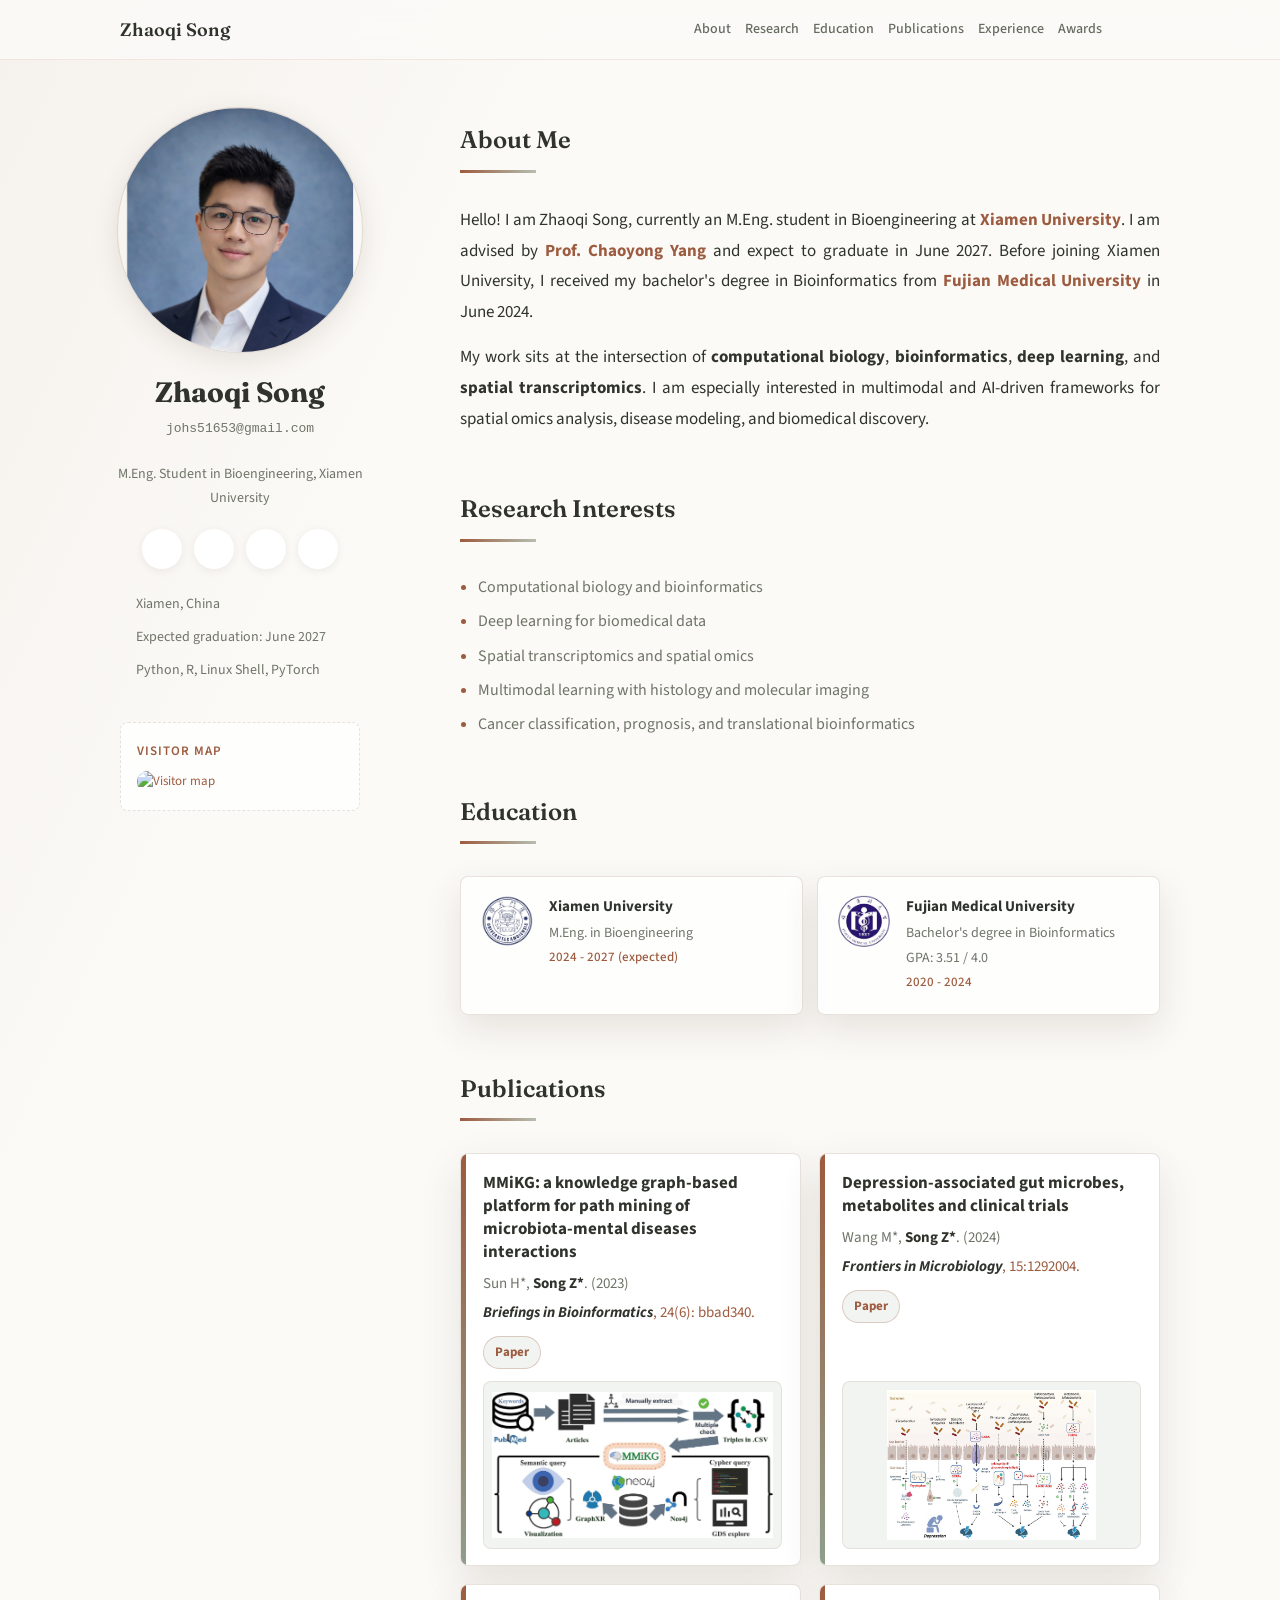
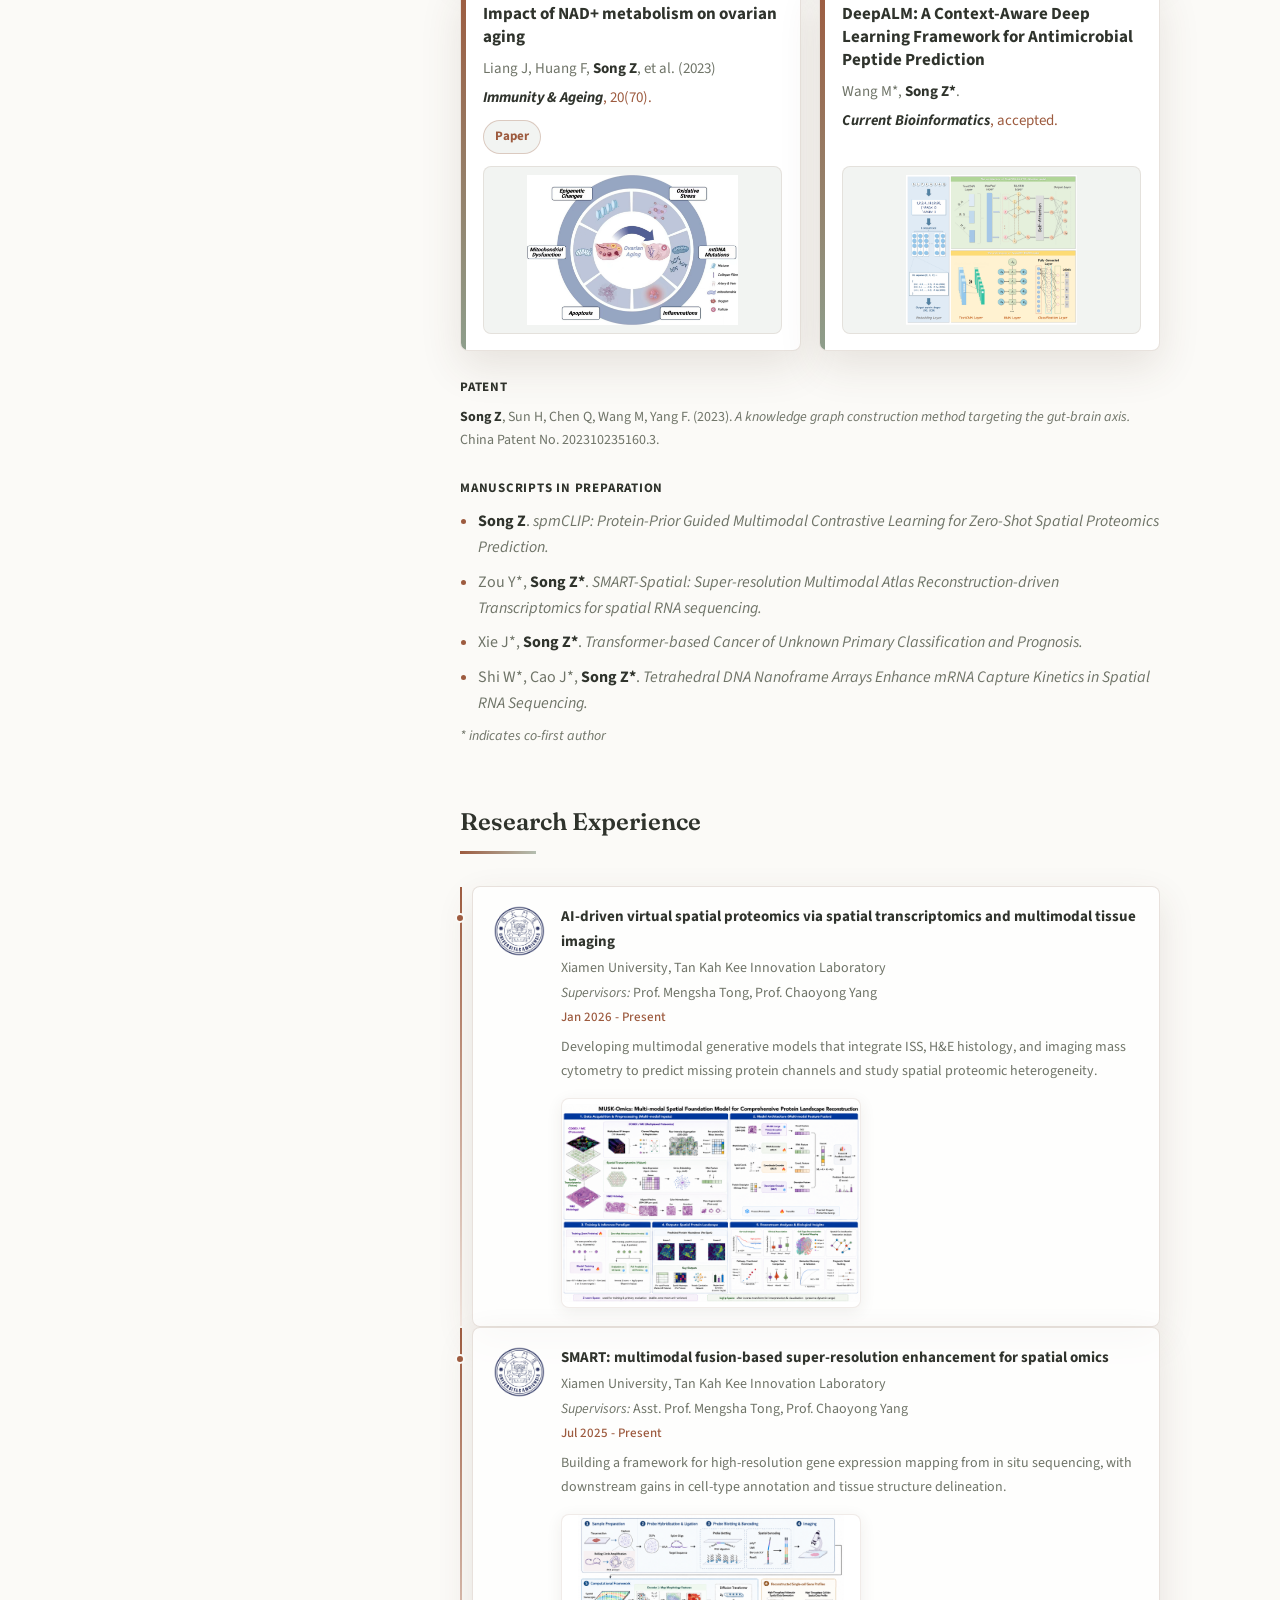
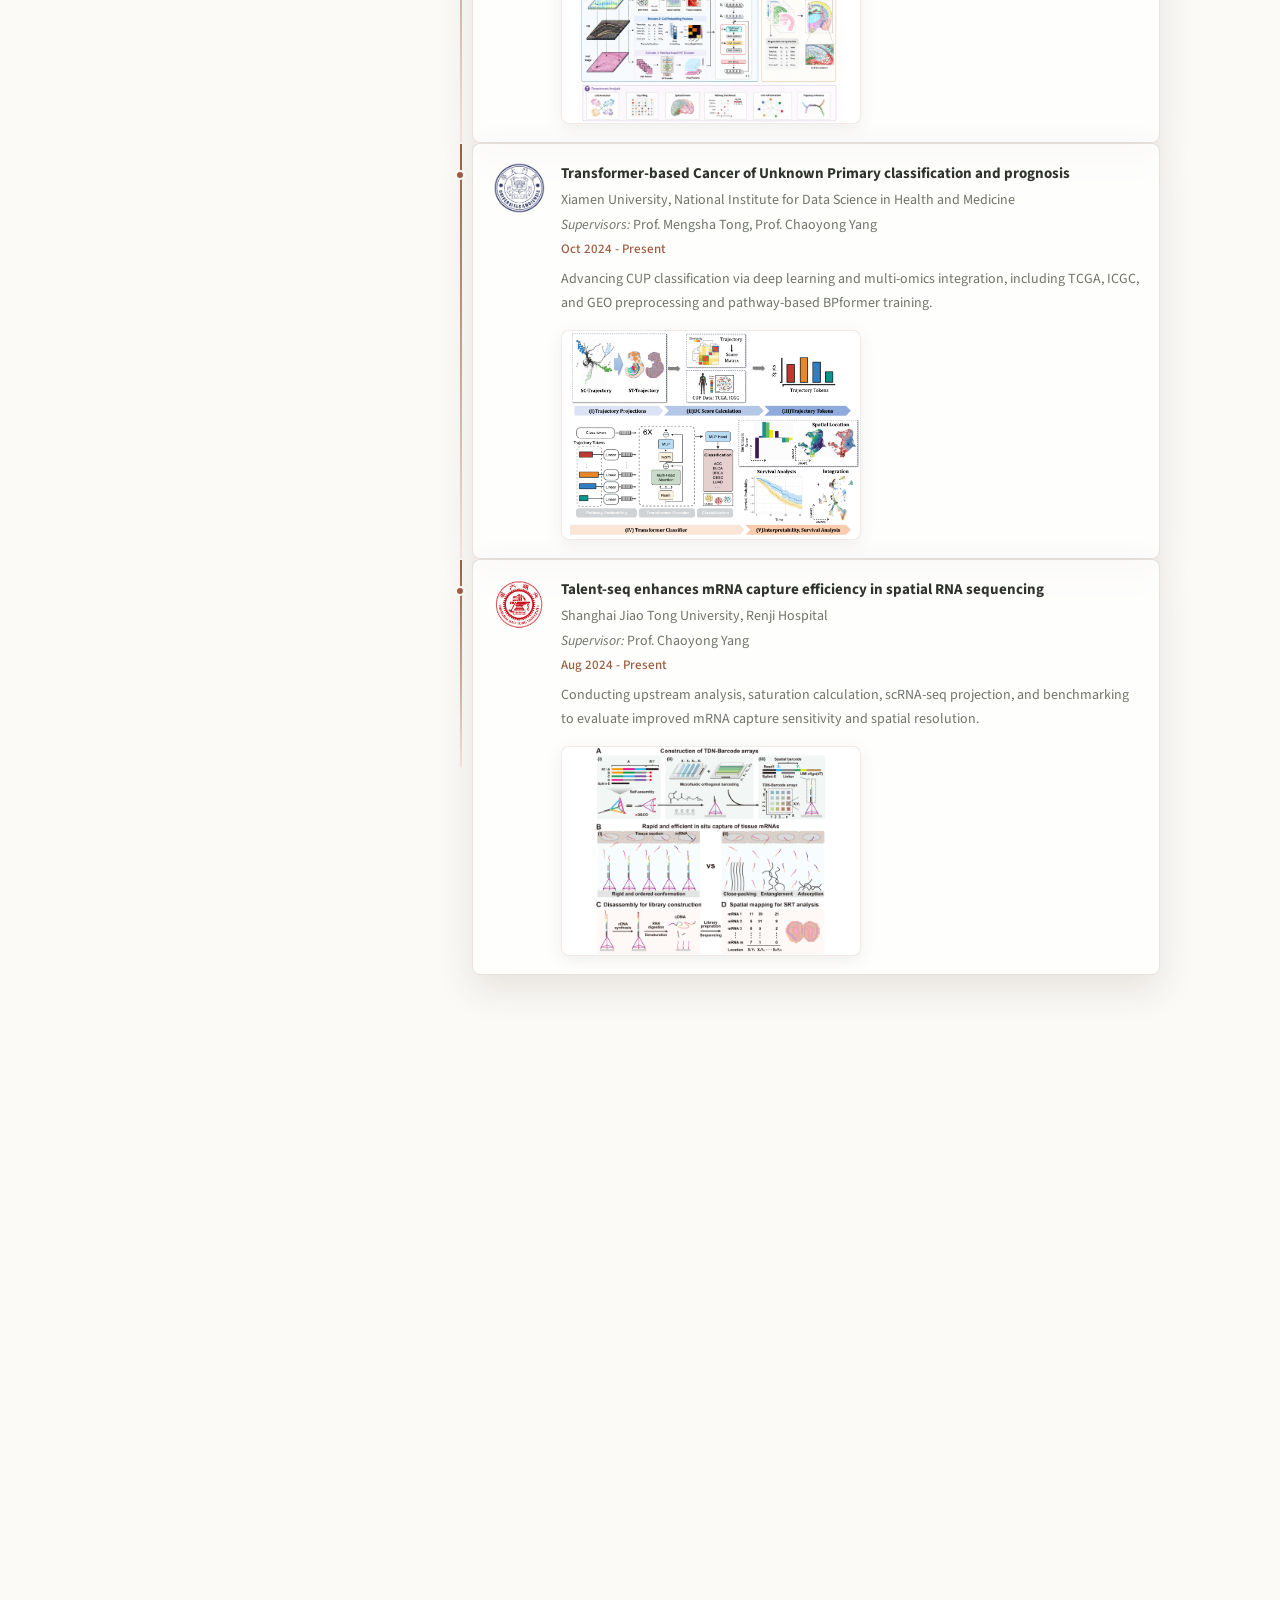
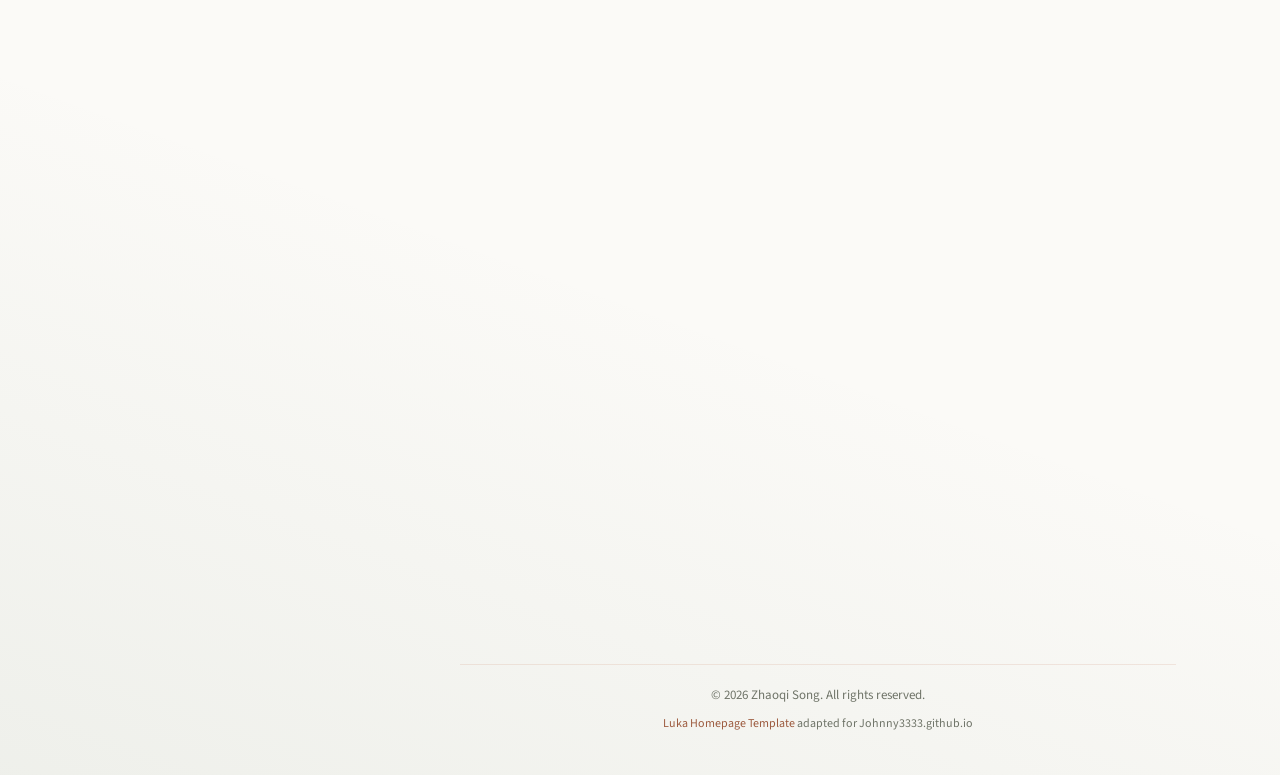
==== index.html @ 3dbc887d "Add files via upload" ====
<!DOCTYPE html>
<html lang="en">
<head>
  <meta charset="UTF-8">
  <meta http-equiv="X-UA-Compatible" content="IE=edge">
  <meta name="viewport" content="width=device-width, initial-scale=1">
  <title>Zhaoqi Song - Homepage</title>
  <meta name="description" content="Academic homepage of Zhaoqi Song, focusing on computational biology, spatial transcriptomics, and multimodal biomedical AI.">
  <meta name="keywords" content="Zhaoqi Song, computational biology, spatial transcriptomics, bioinformatics, deep learning, Xiamen University">
  <link rel="icon" href="assets/img/icon.png" type="image/png">

  <link rel="preconnect" href="https://fonts.googleapis.com">
  <link rel="preconnect" href="https://fonts.gstatic.com" crossorigin>
  <link href="https://fonts.googleapis.com/css2?family=Fraunces:opsz,wght@9..144,600;9..144,700&family=Source+Sans+3:wght@400;500;600;700&display=swap" rel="stylesheet">

  <link rel="stylesheet" href="https://cdnjs.cloudflare.com/ajax/libs/academicons/1.8.6/css/academicons.min.css" integrity="sha256-uFVgMKfistnJAfoCUQigIl+JfUaP47GrRKjf6CTPVmw=" crossorigin="anonymous">
  <script src="https://kit.fontawesome.com/a860a211d3.js" crossorigin="anonymous"></script>

  <link rel="stylesheet" href="assets/css/font_sans_serif.css">
  <link rel="stylesheet" href="assets/css/theme-luka.css">
  <link rel="stylesheet" href="assets/css/custom-redesign.css">
</head>
<body class="theme-luka">
  <nav class="top-nav">
    <div class="nav-container">
      <div class="nav-left">
        <a href="#about">Zhaoqi Song</a>
      </div>
      <div class="nav-right">
        <div class="nav-links">
          <a href="#about">About</a>
          <a href="#research">Research</a>
          <a href="#education">Education</a>
          <a href="#publications">Publications</a>
          <a href="#experience">Experience</a>
          <a href="#awards">Awards</a>
        </div>
        <button id="themeToggle" class="theme-toggle" title="Toggle theme" aria-label="Toggle theme">
          <i class="fa-solid fa-moon"></i>
        </button>
      </div>
    </div>
  </nav>

  <div class="wrapper">
    <header class="sidebar">
      <div class="profile-card">
        <a class="image avatar">
          <img src="assets/img/photo.png" alt="Zhaoqi Song portrait">
        </a>

        <h1 class="site-name">Zhaoqi Song</h1>
        <p class="site-email">johs51653@gmail.com</p>
        <p class="profile-role">M.Eng. Student in Bioengineering, Xiamen University</p>

        <div class="social-icons">
          <a href="mailto:johs51653@gmail.com" title="Email"><i class="fa-solid fa-envelope"></i></a>
          <a href="https://github.com/Johnny3333" title="GitHub"><i class="fa-brands fa-github"></i></a>
          <a href="#publications" title="Publications"><i class="fa-solid fa-book-open"></i></a>
          <a href="#experience" title="Research Experience"><i class="fa-solid fa-flask"></i></a>
        </div>

        <ul class="profile-meta">
          <li><i class="fa-solid fa-location-dot"></i> Xiamen, China</li>
          <li><i class="fa-solid fa-graduation-cap"></i> Expected graduation: June 2027</li>
          <li><i class="fa-solid fa-code"></i> Python, R, Linux Shell, PyTorch</li>
        </ul>

        <div class="visitor-card">
          <div class="visitor-card-title">Visitor Map</div>
          <div class="visitor-card-body">
            <a href="https://mapmyvisitors.com/web/1c4gk" title="Visit tracker">
              <img src="https://mapmyvisitors.com/map.png?d=oVP8d45YzKgv4B39jNajYiccmd_oHrcXuP0NE5anva4&amp;cl=100" alt="Visitor map">
            </a>
          </div>
        </div>
      </div>
    </header>

    <section class="content">
      <div class="section" id="about">
        <h2 class="section-title">About Me</h2>
        <div class="section-body">
          <p>Hello! I am Zhaoqi Song, currently an M.Eng. student in Bioengineering at <strong><a href="https://en.xmu.edu.cn/" target="_blank" rel="noopener">Xiamen University</a></strong>. I am advised by <strong><a href="https://chem.xmu.edu.cn/en/info/1010/1302.htm" target="_blank" rel="noopener">Prof. Chaoyong Yang</a></strong> and expect to graduate in June 2027. Before joining Xiamen University, I received my bachelor's degree in Bioinformatics from <strong><a href="https://en.fjmu.edu.cn/" target="_blank" rel="noopener">Fujian Medical University</a></strong> in June 2024.</p>
          <p>My work sits at the intersection of <strong>computational biology</strong>, <strong>bioinformatics</strong>, <strong>deep learning</strong>, and <strong>spatial transcriptomics</strong>. I am especially interested in multimodal and AI-driven frameworks for spatial omics analysis, disease modeling, and biomedical discovery.</p>
        </div>
      </div>

      <div class="section" id="research">
        <h2 class="section-title">Research Interests</h2>
        <div class="section-body">
          <ul class="bullet-list">
            <li>Computational biology and bioinformatics</li>
            <li>Deep learning for biomedical data</li>
            <li>Spatial transcriptomics and spatial omics</li>
            <li>Multimodal learning with histology and molecular imaging</li>
            <li>Cancer classification, prognosis, and translational bioinformatics</li>
          </ul>
        </div>
      </div>

      <div class="section" id="education">
        <h2 class="section-title">Education</h2>
        <div class="section-body">
          <div class="card">
            <div class="experience-item education-item">
              <img src="assets/img/logo_xmu.png" alt="Xiamen University logo" class="institution-logo">
              <div class="experience-content">
                <p class="exp-title"><strong>Xiamen University</strong></p>
                <p class="exp-detail">M.Eng. in Bioengineering</p>
                <p class="exp-period">2024 - 2027 (expected)</p>
              </div>
            </div>
          </div>

          <div class="card">
            <div class="experience-item education-item">
              <img src="assets/img/logo_fjmu.png" alt="Fujian Medical University logo" class="institution-logo">
              <div class="experience-content">
                <p class="exp-title"><strong>Fujian Medical University</strong></p>
                <p class="exp-detail">Bachelor's degree in Bioinformatics</p>
                <p class="exp-detail">GPA: 3.51 / 4.0</p>
                <p class="exp-period">2020 - 2024</p>
              </div>
            </div>
          </div>
        </div>
      </div>

      <div class="section" id="publications">
        <h2 class="section-title">Publications</h2>
        <div class="section-body">
          <div class="publications">
            <ol class="bibliography">
              <li>
                <div class="pub-row">
                  <div class="pub-content">
                    <div class="title">MMiKG: a knowledge graph-based platform for path mining of microbiota-mental diseases interactions</div>
                    <div class="author">Sun H*, <strong>Song Z*</strong>. (2023)</div>
                    <div class="periodical"><em><strong>Briefings in Bioinformatics</strong></em>, 24(6): bbad340.</div>
                    <div class="links"><a href="https://doi.org/10.1093/bib/bbad340">Paper</a></div>
                  </div>
                  <div class="pub-thumb">
                    <img src="assets/img/paper_mmikg.png" alt="MMiKG paper figure">
                  </div>
                </div>
              </li>
              <li>
                <div class="pub-row">
                  <div class="pub-content">
                    <div class="title">Depression-associated gut microbes, metabolites and clinical trials</div>
                    <div class="author">Wang M*, <strong>Song Z*</strong>. (2024)</div>
                    <div class="periodical"><em><strong>Frontiers in Microbiology</strong></em>, 15:1292004.</div>
                    <div class="links"><a href="https://doi.org/10.3389/fmicb.2024.1292004">Paper</a></div>
                  </div>
                  <div class="pub-thumb">
                    <img src="assets/img/paper_depression_microbes.png" alt="Depression-associated gut microbes paper figure">
                  </div>
                </div>
              </li>
              <li>
                <div class="pub-row">
                  <div class="pub-content">
                    <div class="title">Impact of NAD+ metabolism on ovarian aging</div>
                    <div class="author">Liang J, Huang F, <strong>Song Z</strong>, et al. (2023)</div>
                    <div class="periodical"><em><strong>Immunity &amp; Ageing</strong></em>, 20(70).</div>
                    <div class="links"><a href="https://link.springer.com/article/10.1186/s12979-023-00398-w">Paper</a></div>
                  </div>
                  <div class="pub-thumb">
                    <img src="assets/img/paper_nad_aging.png" alt="NAD metabolism and ovarian aging paper figure">
                  </div>
                </div>
              </li>
              <li>
                <div class="pub-row">
                  <div class="pub-content">
                    <div class="title">DeepALM: A Context-Aware Deep Learning Framework for Antimicrobial Peptide Prediction</div>
                    <div class="author">Wang M*, <strong>Song Z*</strong>.</div>
                    <div class="periodical"><em><strong>Current Bioinformatics</strong></em>, accepted.</div>
                  </div>
                  <div class="pub-thumb">
                    <img src="assets/img/paper_deepalm.png" alt="DeepALM paper figure">
                  </div>
                </div>
              </li>
            </ol>
          </div>

          <p class="subsection-label">Patent</p>
          <p class="compact-text"><strong>Song Z</strong>, Sun H, Chen Q, Wang M, Yang F. (2023). <em>A knowledge graph construction method targeting the gut-brain axis.</em> China Patent No. 202310235160.3.</p>

          <p class="subsection-label">Manuscripts in Preparation</p>
          <ul class="bullet-list">
            <li><strong>Song Z</strong>. <em>spmCLIP: Protein-Prior Guided Multimodal Contrastive Learning for Zero-Shot Spatial Proteomics Prediction.</em></li>
            <li>Zou Y*, <strong>Song Z*</strong>. <em>SMART-Spatial: Super-resolution Multimodal Atlas Reconstruction-driven Transcriptomics for spatial RNA sequencing.</em></li>
            <li>Xie J*, <strong>Song Z*</strong>. <em>Transformer-based Cancer of Unknown Primary Classification and Prognosis.</em></li>
            <li>Shi W*, Cao J*, <strong>Song Z*</strong>. <em>Tetrahedral DNA Nanoframe Arrays Enhance mRNA Capture Kinetics in Spatial RNA Sequencing.</em></li>
          </ul>
          <p class="compact-text"><em>* indicates co-first author</em></p>
        </div>
      </div>

      <div class="section" id="experience">
        <h2 class="section-title">Research Experience</h2>
        <div class="section-body">
          <div class="card timeline-item">
            <div class="experience-item">
              <img src="assets/img/logo_xmu.png" alt="Xiamen University logo" class="institution-logo">
              <div class="experience-content">
                <p class="exp-title"><strong>AI-driven virtual spatial proteomics via spatial transcriptomics and multimodal tissue imaging</strong></p>
                <p class="exp-detail">Xiamen University, Tan Kah Kee Innovation Laboratory</p>
                <p class="exp-detail"><em>Supervisors:</em> Prof. Mengsha Tong, Prof. Chaoyong Yang</p>
                <p class="exp-period">Jan 2026 - Present</p>
                <p class="timeline-summary">Developing multimodal generative models that integrate ISS, H&amp;E histology, and imaging mass cytometry to predict missing protein channels and study spatial proteomic heterogeneity.</p>
                <div class="experience-thumb">
                  <img src="assets/img/project_vsp.png" alt="Virtual spatial proteomics project figure" class="zoomable-image">
                </div>
              </div>
            </div>
          </div>

          <div class="card timeline-item">
            <div class="experience-item">
              <img src="assets/img/logo_xmu.png" alt="Xiamen University logo" class="institution-logo">
              <div class="experience-content">
                <p class="exp-title"><strong>SMART: multimodal fusion-based super-resolution enhancement for spatial omics</strong></p>
                <p class="exp-detail">Xiamen University, Tan Kah Kee Innovation Laboratory</p>
                <p class="exp-detail"><em>Supervisors:</em> Asst. Prof. Mengsha Tong, Prof. Chaoyong Yang</p>
                <p class="exp-period">Jul 2025 - Present</p>
                <p class="timeline-summary">Building a framework for high-resolution gene expression mapping from in situ sequencing, with downstream gains in cell-type annotation and tissue structure delineation.</p>
                <div class="experience-thumb">
                  <img src="assets/img/project_smart.png" alt="SMART spatial omics project figure" class="zoomable-image">
                </div>
              </div>
            </div>
          </div>

          <div class="card timeline-item">
            <div class="experience-item">
              <img src="assets/img/logo_xmu.png" alt="Xiamen University logo" class="institution-logo">
              <div class="experience-content">
                <p class="exp-title"><strong>Transformer-based Cancer of Unknown Primary classification and prognosis</strong></p>
                <p class="exp-detail">Xiamen University, National Institute for Data Science in Health and Medicine</p>
                <p class="exp-detail"><em>Supervisors:</em> Prof. Mengsha Tong, Prof. Chaoyong Yang</p>
                <p class="exp-period">Oct 2024 - Present</p>
                <p class="timeline-summary">Advancing CUP classification via deep learning and multi-omics integration, including TCGA, ICGC, and GEO preprocessing and pathway-based BPformer training.</p>
                <div class="experience-thumb">
                  <img src="assets/img/project_cup.png" alt="Cancer of unknown primary classification project figure" class="zoomable-image">
                </div>
              </div>
            </div>
          </div>

          <div class="card timeline-item">
            <div class="experience-item">
              <img src="assets/img/logo_sjtu.png" alt="Shanghai Jiao Tong University logo" class="institution-logo">
              <div class="experience-content">
                <p class="exp-title"><strong>Talent-seq enhances mRNA capture efficiency in spatial RNA sequencing</strong></p>
                <p class="exp-detail">Shanghai Jiao Tong University, Renji Hospital</p>
                <p class="exp-detail"><em>Supervisor:</em> Prof. Chaoyong Yang</p>
                <p class="exp-period">Aug 2024 - Present</p>
                <p class="timeline-summary">Conducting upstream analysis, saturation calculation, scRNA-seq projection, and benchmarking to evaluate improved mRNA capture sensitivity and spatial resolution.</p>
                <div class="experience-thumb">
                  <img src="assets/img/project_talentseq.png" alt="Talent-seq project figure" class="zoomable-image">
                </div>
              </div>
            </div>
          </div>
        </div>
      </div>

      <div class="section" id="awards">
        <h2 class="section-title">Awards &amp; Honors</h2>
        <div class="section-body">
          <div class="awards-grid">
            <div class="award-item"><span class="award-icon">🏅</span><div class="award-text"><strong>Wang Deyao Outstanding Student Scholarship</strong>, Xiamen University</div></div>
            <div class="award-item"><span class="award-icon">🎓</span><div class="award-text"><strong>Outstanding Graduate</strong>, Fujian Medical University</div></div>
            <div class="award-item"><span class="award-icon">🥈</span><div class="award-text"><strong>Outstanding Student Scholarship</strong>, Fujian Medical University, second class (2023) and third class (2024)</div></div>
            <div class="award-item"><span class="award-icon">📘</span><div class="award-text"><strong>Merit Student</strong>, Fujian Medical University</div></div>
            <div class="award-item"><span class="award-icon">📐</span><div class="award-text"><strong>MCM/ICM Honorable Mention</strong>, top 20%, 2023</div></div>
            <div class="award-item"><span class="award-icon">🥇</span><div class="award-text"><strong>CUMCM</strong>, provincial first prize (2023) and provincial second prize (2022)</div></div>
            <div class="award-item"><span class="award-icon">🗣</span><div class="award-text"><strong>FLTRP Cup National English Public Speaking Contest</strong>, provincial first prize (2022) and provincial third prize (2021)</div></div>
            <div class="award-item"><span class="award-icon">✍️</span><div class="award-text"><strong>NECCS</strong>, third prize, 2022</div></div>
          </div>
        </div>
      </div>

      <div class="section" id="workshops">
        <h2 class="section-title">Workshops &amp; Visits</h2>
        <div class="section-body">
          <div class="visit-list">
            <div class="visit-item">
              <img src="assets/img/logo_cibr.png" alt="Workshop icon" class="institution-logo">
              <div class="experience-content">
                <p class="exp-title"><strong>Chinese Institute for Brain Research Winter School</strong></p>
                <p class="exp-detail">Peking University, Beijing, China</p>
                <p class="exp-period">2025</p>
              </div>
            </div>
            <div class="visit-item">
              <img src="assets/img/tongji.png" alt="Tongji University logo" class="institution-logo">
              <div class="experience-content">
                <p class="exp-title"><strong>Visiting Research Intern</strong></p>
                <p class="exp-detail">Department of Bioinformatics, Prof. Yong Zhang Laboratory, Tongji University</p>
                <p class="exp-period">2023</p>
              </div>
            </div>
            <div class="visit-item">
              <img src="assets/img/logo_sjtu.png" alt="Shanghai Jiao Tong University logo" class="institution-logo">
              <div class="experience-content">
                <p class="exp-title"><strong>Outstanding Undergraduate Summer Camp</strong></p>
                <p class="exp-detail">Shanghai Institute of Precision Medicine, Shanghai Jiao Tong University</p>
                <p class="exp-period">2023</p>
              </div>
            </div>
            <div class="visit-item">
              <img src="assets/img/logo_zju.png" alt="Zhejiang University placeholder logo" class="institution-logo">
              <div class="experience-content">
                <p class="exp-title"><strong>Outstanding Undergraduate Summer Camp</strong></p>
                <p class="exp-detail">Liangzhu Laboratory, Zhejiang University</p>
                <p class="exp-period">2023</p>
              </div>
            </div>
            <div class="visit-item">
              <img src="assets/img/institution.svg" alt="Southern Medical University placeholder logo" class="institution-logo">
              <div class="experience-content">
                <p class="exp-title"><strong>Outstanding Undergraduate Summer Camp</strong></p>
                <p class="exp-detail">School of Basic Medical Sciences, Southern Medical University</p>
                <p class="exp-period">2023</p>
              </div>
            </div>
          </div>
        </div>
      </div>
    </section>

    <footer class="site-footer">
      <p>
        &copy; 2026 Zhaoqi Song. All rights reserved.
        <br>
        <span class="template-credit"><a href="https://github.com/Johnny3333/luka-homepage-template">Luka Homepage Template</a> adapted for Johnny3333.github.io</span>
      </p>
    </footer>
  </div>

  <button id="backToTop" class="back-to-top" aria-label="Back to top">
    <i class="fa-solid fa-arrow-up"></i>
  </button>

  <div id="imageLightbox" class="image-lightbox" aria-hidden="true">
    <button id="lightboxClose" class="lightbox-close" aria-label="Close image preview">&times;</button>
    <img id="lightboxImg" class="lightbox-content" src="" alt="Expanded image">
  </div>

  <script src="assets/js/scale.fix.js"></script>
  <script>
    (function() {
      const themeToggle = document.getElementById('themeToggle');
      const icon = themeToggle.querySelector('i');
      const backToTop = document.getElementById('backToTop');
      const lightbox = document.getElementById('imageLightbox');
      const lightboxImg = document.getElementById('lightboxImg');
      const lightboxClose = document.getElementById('lightboxClose');

      function setTheme(isDark) {
        document.documentElement.setAttribute('data-theme', isDark ? 'dark' : 'light');
        icon.classList.toggle('fa-sun', isDark);
        icon.classList.toggle('fa-moon', !isDark);
        localStorage.setItem('theme', isDark ? 'dark' : 'light');
      }

      const savedTheme = localStorage.getItem('theme');
      const prefersDark = window.matchMedia('(prefers-color-scheme: dark)').matches;
      setTheme(savedTheme ? savedTheme === 'dark' : prefersDark);

      themeToggle.addEventListener('click', function() {
        const isDark = document.documentElement.getAttribute('data-theme') === 'dark';
        setTheme(!isDark);
      });

      window.addEventListener('scroll', function() {
        if (window.scrollY > 280) {
          backToTop.classList.add('visible');
        } else {
          backToTop.classList.remove('visible');
        }
      });

      backToTop.addEventListener('click', function() {
        window.scrollTo({ top: 0, behavior: 'smooth' });
      });

      document.querySelectorAll('.zoomable-image').forEach(function(img) {
        img.addEventListener('click', function() {
          lightboxImg.src = img.src;
          lightboxImg.alt = img.alt;
          lightbox.classList.add('open');
          lightbox.setAttribute('aria-hidden', 'false');
          document.body.style.overflow = 'hidden';
        });
      });

      function closeLightbox() {
        lightbox.classList.remove('open');
        lightbox.setAttribute('aria-hidden', 'true');
        lightboxImg.src = '';
        document.body.style.overflow = '';
      }

      lightboxClose.addEventListener('click', closeLightbox);

      lightbox.addEventListener('click', function(e) {
        if (e.target === lightbox) {
          closeLightbox();
        }
      });

      document.addEventListener('keydown', function(e) {
        if (e.key === 'Escape' && lightbox.classList.contains('open')) {
          closeLightbox();
        }
      });

      if ('IntersectionObserver' in window) {
        const observer = new IntersectionObserver(function(entries) {
          entries.forEach(function(entry) {
            if (entry.isIntersecting) {
              entry.target.classList.add('visible');
              observer.unobserve(entry.target);
            }
          });
        }, { threshold: 0.1 });

        document.querySelectorAll('.section').forEach(function(el) {
          observer.observe(el);
        });
      } else {
        document.querySelectorAll('.section').forEach(function(el) {
          el.classList.add('visible');
        });
      }
    })();
  </script>
</body>
</html>
---- assets/css/font_sans_serif.css ----
@import url('https://fonts.googleapis.com/css2?family=Inter:wght@300;400;500;600;700&family=Ubuntu+Mono&display=swap');

body {
  background-color: #fff;
  font: 18px/1.5 "Inter", -apple-system, BlinkMacSystemFont, "Segoe UI", Roboto, Oxygen, Ubuntu, Cantarell, "Helvetica Neue", Arial, sans-serif;
  color: #595959;
  font-weight: 400;
}
---- assets/css/theme-luka.css ----
/* ============================================
   Luka Homepage
   Warm minimal academic homepage template
   ============================================ */

html {
  scroll-behavior: smooth;
}

body {
  margin: 0;
}

body.theme-luka,
body.theme-luka *,
body.theme-luka *::before,
body.theme-luka *::after {
  box-sizing: border-box;
}

:root {
  --luka-bg: #faf9f7;
  --luka-text: #3d3929;
  --luka-accent: #c2714f;
  --luka-secondary: #8c8577;
  --luka-border: rgba(194, 113, 79, 0.2);
  --luka-shadow: rgba(194, 113, 79, 0.15);
  --luka-social-bg: #ffffff;
  --luka-social-text: #8b7355;
  --luka-footer-border: rgba(194, 113, 79, 0.15);
}

@media (prefers-color-scheme: dark) {
  :root:not([data-theme="light"]) {
    --luka-bg: #1a1917;
    --luka-text: #d1cec7;
    --luka-accent: #e28a67;
    --luka-secondary: #9b9488;
    --luka-border: rgba(226, 138, 103, 0.2);
    --luka-shadow: rgba(0, 0, 0, 0.3);
    --luka-social-bg: #22211e;
    --luka-social-text: #d1cec7;
    --luka-footer-border: rgba(226, 138, 103, 0.15);
  }
}

[data-theme="dark"] {
  --luka-bg: #1a1917;
  --luka-text: #d1cec7;
  --luka-accent: #e28a67;
  --luka-secondary: #9b9488;
  --luka-border: rgba(226, 138, 103, 0.2);
  --luka-shadow: rgba(0, 0, 0, 0.3);
  --luka-social-bg: #22211e;
  --luka-social-text: #d1cec7;
  --luka-footer-border: rgba(226, 138, 103, 0.15);
}

[data-theme="light"] {
  --luka-bg: #faf9f7;
  --luka-text: #3d3929;
  --luka-accent: #c2714f;
  --luka-secondary: #8c8577;
  --luka-border: rgba(194, 113, 79, 0.2);
  --luka-shadow: rgba(194, 113, 79, 0.15);
  --luka-social-bg: #ffffff;
  --luka-social-text: #8b7355;
  --luka-footer-border: rgba(194, 113, 79, 0.15);
}

body.theme-luka {
  background: var(--luka-bg);
  color: var(--luka-text);
  font-family: "Inter", -apple-system, BlinkMacSystemFont, sans-serif;
  font-size: 16px;
  line-height: 1.65;
  transition: background-color 0.3s ease, color 0.3s ease;
}

body.theme-luka a {
  color: var(--luka-accent);
  text-decoration: none;
}

body.theme-luka a:hover {
  filter: brightness(1.15);
}

body.theme-luka .top-nav {
  position: fixed;
  top: 0;
  left: 0;
  right: 0;
  height: 60px;
  display: flex;
  justify-content: center;
  align-items: center;
  background: var(--luka-bg);
  border-bottom: 1px solid var(--luka-footer-border);
  z-index: 1000;
}

body.theme-luka .nav-container {
  width: 100%;
  max-width: 1120px;
  padding: 0 40px;
  display: flex;
  align-items: center;
  justify-content: space-between;
}

body.theme-luka .nav-left a {
  color: var(--luka-text);
  font-size: 18px;
  font-weight: 600;
}

body.theme-luka .nav-right {
  display: flex;
  align-items: center;
  gap: 18px;
}

body.theme-luka .nav-links {
  display: flex;
  align-items: center;
  gap: 14px;
  flex-wrap: wrap;
}

body.theme-luka .nav-links a {
  color: var(--luka-secondary);
  font-size: 14px;
  font-weight: 500;
}

body.theme-luka .nav-links a:hover {
  color: var(--luka-accent);
}

body.theme-luka .theme-toggle {
  border: none;
  background: transparent;
  color: var(--luka-text);
  width: 40px;
  height: 40px;
  border-radius: 999px;
  cursor: pointer;
  font-size: 18px;
  transition: background-color 0.2s ease, color 0.2s ease;
}

body.theme-luka .theme-toggle:hover {
  background: var(--luka-border);
  color: var(--luka-accent);
}

body.theme-luka .wrapper {
  width: 100%;
  max-width: 1120px;
  margin: 0 auto;
  display: flex;
  flex-wrap: wrap;
  align-items: flex-start;
  min-height: 100vh;
}

body.theme-luka .sidebar {
  width: 320px;
  flex-shrink: 0;
  position: fixed;
  top: 60px;
  left: calc(50% - 560px);
  height: calc(100vh - 60px);
  overflow-y: auto;
  text-align: center;
  box-sizing: border-box;
  display: flex;
  flex-direction: column;
  justify-content: flex-start;
  align-items: center;
  padding-top: 60px;
  z-index: 100;
}

body.theme-luka .profile-card {
  width: 100%;
  padding: 0 20px;
  text-align: center;
}

body.theme-luka .image.avatar {
  display: block;
  margin: 0 auto 28px;
}

body.theme-luka .image.avatar img {
  width: 220px;
  height: 220px;
  border-radius: 50%;
  object-fit: contain;
  transform: scale(1.12);
  box-shadow: 0 6px 24px var(--luka-shadow);
  object-position: center top;
}

body.theme-luka .site-name {
  margin: 0 0 8px;
  color: var(--luka-text);
  font-size: 28px;
  line-height: 1.2;
}

body.theme-luka .site-email {
  margin: 0 0 24px;
  color: var(--luka-secondary);
  font-size: 13px;
  font-family: "Ubuntu Mono", "SFMono-Regular", monospace;
  word-break: break-all;
}

body.theme-luka .social-icons {
  display: flex;
  justify-content: center;
  gap: 12px;
  flex-wrap: wrap;
}

body.theme-luka .profile-role {
  margin: 0 0 18px;
  color: var(--luka-secondary);
  font-size: 14px;
  line-height: 1.7;
}

body.theme-luka .profile-meta {
  margin: 24px auto 0;
  padding: 0;
  max-width: 260px;
  list-style: none;
  text-align: left;
}

body.theme-luka .profile-meta li {
  display: flex;
  gap: 10px;
  align-items: flex-start;
  margin-bottom: 10px;
  color: var(--luka-secondary);
  font-size: 14px;
}

body.theme-luka .profile-meta i {
  width: 16px;
  margin-top: 4px;
  color: var(--luka-accent);
}

body.theme-luka .social-icons a {
  width: 40px;
  height: 40px;
  display: inline-flex;
  align-items: center;
  justify-content: center;
  border-radius: 50%;
  background: var(--luka-social-bg);
  color: var(--luka-social-text) !important;
  box-shadow: 0 2px 8px rgba(61, 57, 41, 0.08);
  transition: transform 0.2s ease, background-color 0.2s ease, color 0.2s ease;
}

body.theme-luka .social-icons a:hover {
  background: var(--luka-accent);
  color: #fff !important;
  transform: translateY(-2px);
}

body.theme-luka .visitor-card {
  margin: 40px auto 0;
  width: 240px;
  padding: 18px 16px;
  border: 1px dashed var(--luka-border);
  border-radius: 14px;
  color: var(--luka-secondary);
  text-align: left;
}

body.theme-luka .visitor-card-title {
  margin-bottom: 8px;
  font-size: 13px;
  font-weight: 600;
  color: var(--luka-accent);
  text-transform: uppercase;
  letter-spacing: 0.08em;
}

body.theme-luka .visitor-card-body {
  font-size: 13px;
  line-height: 1.6;
}

body.theme-luka .visitor-card-body img {
  display: block;
  width: 100%;
  height: auto;
  border-radius: 10px;
}

body.theme-luka .content {
  flex: 1;
  min-width: 0;
  margin-left: 320px;
  padding: 120px 40px 80px 60px;
}

body.theme-luka .section {
  margin-bottom: 44px;
  opacity: 0;
  transform: translateY(12px);
  transition: opacity 0.45s ease, transform 0.45s ease;
}

body.theme-luka .section.visible {
  opacity: 1;
  transform: translateY(0);
}

body.theme-luka .section-title {
  display: inline-block;
  margin: 0 0 18px;
  padding-bottom: 10px;
  border-bottom: 2px solid var(--luka-accent);
  color: var(--luka-accent);
  font-size: 19px;
  font-weight: 600;
}

body.theme-luka .section-body p {
  margin: 0 0 14px;
}

body.theme-luka #about .section-body p {
  text-align: justify;
  text-justify: inter-word;
}

body.theme-luka .section-body ul {
  margin: 0;
  padding-left: 18px;
}

body.theme-luka .bullet-list li {
  margin-bottom: 8px;
}

body.theme-luka .compact-text {
  color: var(--luka-secondary);
  font-size: 14px;
}

body.theme-luka .subsection-label {
  margin-top: 20px !important;
  margin-bottom: 8px !important;
  color: var(--luka-accent);
  font-size: 13px;
  font-weight: 700;
  letter-spacing: 0.08em;
  text-transform: uppercase;
}

body.theme-luka .logo-strip {
  display: flex;
  align-items: center;
  gap: 28px;
  margin-top: 24px;
  flex-wrap: wrap;
}

body.theme-luka .logo-strip img {
  height: 62px;
  width: auto;
}

body.theme-luka .card {
  background: transparent;
  padding: 0;
  box-shadow: none;
}

body.theme-luka .timeline-item {
  position: relative;
  margin-left: 20px;
  padding-left: 8px;
  padding-bottom: 20px;
}

body.theme-luka .timeline-item::before {
  content: "";
  position: absolute;
  left: -20px;
  top: 0;
  bottom: 0;
  width: 2px;
  background: linear-gradient(to bottom, var(--luka-accent), rgba(194, 113, 79, 0.12));
}

body.theme-luka .timeline-item:last-child::before {
  bottom: 50%;
}

body.theme-luka .timeline-item::after {
  content: "";
  position: absolute;
  left: -25px;
  top: 22px;
  width: 10px;
  height: 10px;
  border-radius: 50%;
  background: var(--luka-accent);
  border: 2px solid var(--luka-bg);
}

body.theme-luka .experience-item {
  display: flex;
  align-items: flex-start;
  gap: 16px;
}

body.theme-luka .institution-logo {
  width: 52px;
  height: 52px;
  flex-shrink: 0;
}

body.theme-luka .experience-content {
  flex: 1;
}

body.theme-luka .experience-content p {
  margin: 0 0 2px;
}

body.theme-luka .exp-title {
  font-size: 15px;
  color: var(--luka-text);
}

body.theme-luka .exp-detail {
  font-size: 14px;
  color: var(--luka-secondary);
}

body.theme-luka .exp-period {
  font-size: 13px;
  color: var(--luka-accent);
  font-weight: 500;
}

body.theme-luka .timeline-summary {
  margin-top: 8px !important;
  color: var(--luka-secondary);
  font-size: 14px;
  line-height: 1.7;
}

body.theme-luka .experience-thumb {
  width: 100%;
  max-width: 300px;
  height: 210px;
  margin-top: 14px;
  overflow: hidden;
  border-radius: 10px;
  background: rgba(61, 57, 41, 0.04);
  box-shadow: 0 4px 16px rgba(61, 57, 41, 0.08);
}

body.theme-luka .experience-thumb img {
  display: block;
  width: 100%;
  height: 100%;
  object-fit: contain;
  object-position: center;
  cursor: zoom-in;
}

body.theme-luka .image-lightbox {
  display: none;
  position: fixed;
  inset: 0;
  z-index: 2000;
  align-items: center;
  justify-content: center;
  padding: 24px;
  background: rgba(0, 0, 0, 0.82);
}

body.theme-luka .image-lightbox.open {
  display: flex;
}

body.theme-luka .lightbox-content {
  max-width: min(1100px, 92vw);
  max-height: 88vh;
  width: auto;
  height: auto;
  border-radius: 12px;
  box-shadow: 0 16px 48px rgba(0, 0, 0, 0.35);
  background: #fff;
}

body.theme-luka .lightbox-close {
  position: absolute;
  top: 18px;
  right: 24px;
  border: none;
  background: transparent;
  color: #fff;
  font-size: 36px;
  line-height: 1;
  cursor: pointer;
}

body.theme-luka .education-item {
  margin-bottom: 18px;
}

body.theme-luka .visit-list {
  display: flex;
  flex-direction: column;
  gap: 18px;
}

body.theme-luka .visit-item {
  display: flex;
  align-items: flex-start;
  gap: 16px;
}

body.theme-luka .project-card {
  font-size: 15px;
  line-height: 1.7;
}

body.theme-luka .publications ol.bibliography {
  list-style: none;
  padding: 0;
  margin: 0;
}

body.theme-luka .publications ol.bibliography li {
  margin-bottom: 18px;
  padding: 16px 0 18px 16px;
  border-left: 3px solid var(--luka-accent);
}

body.theme-luka .pub-row {
  display: flex;
  flex-direction: column;
  align-items: flex-start;
  gap: 12px;
}

body.theme-luka .pub-thumb {
  width: 100%;
  max-width: 260px;
  height: 150px;
  flex-shrink: 0;
  overflow: hidden;
  border-radius: 10px;
  background: rgba(61, 57, 41, 0.04);
  box-shadow: 0 4px 16px rgba(61, 57, 41, 0.08);
}

body.theme-luka .pub-thumb img {
  display: block;
  width: 100%;
  height: 100%;
  object-fit: cover;
  object-position: center;
}

body.theme-luka .pub-content .title {
  margin-bottom: 4px;
  color: var(--luka-text);
  font-size: 15px;
  font-weight: 600;
}

body.theme-luka .pub-content .author {
  margin-bottom: 4px;
  color: var(--luka-secondary);
  font-size: 14px;
}

body.theme-luka .pub-content .periodical {
  margin-bottom: 6px;
  color: var(--luka-accent);
  font-size: 14px;
}

body.theme-luka .pub-content .links a {
  font-size: 13px;
  font-weight: 500;
}

body.theme-luka .awards-grid {
  display: flex;
  flex-direction: column;
  gap: 8px;
}

body.theme-luka .award-item {
  display: flex;
  align-items: center;
  gap: 10px;
  padding: 4px 0;
}

body.theme-luka .award-icon {
  flex-shrink: 0;
  font-size: 20px;
}

body.theme-luka .award-text {
  color: var(--luka-text);
  font-size: 14px;
}

body.theme-luka .site-footer {
  width: 100%;
  flex-basis: 100%;
  padding: 32px 24px 40px 380px;
  text-align: center;
}

body.theme-luka .site-footer p {
  margin: 0;
  padding-top: 20px;
  border-top: 1px solid var(--luka-footer-border);
  color: var(--luka-secondary);
  font-size: 13px;
}

body.theme-luka .template-credit {
  display: inline-block;
  margin-top: 8px;
  font-size: 12px;
}

body.theme-luka .back-to-top {
  position: fixed;
  right: 24px;
  bottom: 24px;
  width: 44px;
  height: 44px;
  border: none;
  border-radius: 999px;
  background: var(--luka-accent);
  color: #fff;
  cursor: pointer;
  box-shadow: 0 8px 24px var(--luka-shadow);
  opacity: 0;
  pointer-events: none;
  transform: translateY(8px);
  transition: opacity 0.2s ease, transform 0.2s ease;
}

body.theme-luka .back-to-top.visible {
  opacity: 1;
  pointer-events: auto;
  transform: translateY(0);
}

body.theme-luka h1,
body.theme-luka h2,
body.theme-luka h3,
body.theme-luka h4,
body.theme-luka strong {
  color: var(--luka-text);
}

@media (max-width: 1080px) {
  body.theme-luka .nav-container {
    padding: 0 20px;
  }

  body.theme-luka .nav-right {
    gap: 10px;
  }

  body.theme-luka .nav-links {
    gap: 10px;
    justify-content: flex-end;
  }

  body.theme-luka .wrapper {
    flex-direction: column;
    padding: 0 20px;
  }

  body.theme-luka .sidebar {
    position: static;
    left: auto;
    width: 100%;
    height: auto;
    padding-top: 80px;
    overflow: visible;
  }

  body.theme-luka .profile-card {
    padding: 0;
  }

  body.theme-luka .content {
    margin-left: 0;
    padding: 32px 0 48px;
  }

  body.theme-luka .site-footer {
    padding: 32px 0;
  }

  body.theme-luka .site-footer p {
    padding-top: 0;
    border-top: none;
  }
}

@media (max-width: 640px) {
  body.theme-luka .top-nav {
    height: auto;
    min-height: 60px;
    padding: 8px 0;
  }

  body.theme-luka .nav-container {
    align-items: flex-start;
  }

  body.theme-luka .nav-right {
    flex-direction: column;
    align-items: flex-end;
  }

  body.theme-luka .nav-links {
    justify-content: flex-end;
    gap: 8px 10px;
  }

  body.theme-luka .image.avatar img {
    width: 148px;
    height: 148px;
  }

  body.theme-luka .site-name {
    font-size: 24px;
  }

  body.theme-luka .experience-item {
    gap: 12px;
  }

  body.theme-luka .institution-logo {
    width: 44px;
    height: 44px;
  }

  body.theme-luka .visitor-card {
    width: 100%;
    max-width: 280px;
  }

  body.theme-luka .logo-strip img {
    height: 48px;
  }

  body.theme-luka .pub-row {
    flex-direction: column;
    gap: 12px;
  }

  body.theme-luka .pub-thumb {
    width: 100%;
    max-width: 220px;
    height: 128px;
  }

  body.theme-luka .experience-thumb {
    max-width: 300px;
    height: 176px;
  }
}

@media (max-width: 480px) {
  body.theme-luka .section {
    margin-bottom: 32px;
  }

  body.theme-luka .section-title {
    font-size: 18px;
  }

  body.theme-luka .project-card,
  body.theme-luka .exp-detail,
  body.theme-luka .award-text,
  body.theme-luka .pub-content .author,
  body.theme-luka .pub-content .periodical {
    font-size: 13px;
  }
}
---- assets/css/custom-redesign.css ----
:root {
  --luka-bg: #fbfaf7;
  --luka-text: #2f332c;
  --luka-accent: #9d5b3f;
  --luka-secondary: #6f7468;
  --luka-border: rgba(128, 93, 68, 0.18);
  --luka-shadow: rgba(83, 61, 44, 0.12);
  --luka-social-bg: #ffffff;
  --luka-social-text: #6d7665;
  --paper-surface: rgba(255, 255, 255, 0.78);
  --paper-surface-strong: #ffffff;
  --paper-wash: rgba(94, 117, 91, 0.08);
  --paper-rule: rgba(157, 91, 63, 0.28);
}

[data-theme="dark"] {
  --luka-bg: #171814;
  --luka-text: #e6e1d7;
  --luka-accent: #d69874;
  --luka-secondary: #b2ab9d;
  --luka-border: rgba(214, 152, 116, 0.22);
  --luka-shadow: rgba(0, 0, 0, 0.34);
  --luka-social-bg: #24241f;
  --luka-social-text: #d5cfc2;
  --paper-surface: rgba(35, 35, 30, 0.74);
  --paper-surface-strong: #23231e;
  --paper-wash: rgba(214, 152, 116, 0.09);
  --paper-rule: rgba(214, 152, 116, 0.34);
}

body.theme-luka {
  background:
    linear-gradient(115deg, rgba(157, 91, 63, 0.06), transparent 34rem),
    linear-gradient(20deg, rgba(92, 119, 90, 0.08), transparent 42rem),
    var(--luka-bg);
  font-family: "Source Sans 3", -apple-system, BlinkMacSystemFont, sans-serif;
  letter-spacing: 0;
}

body.theme-luka .nav-left a,
body.theme-luka .site-name,
body.theme-luka .section-title {
  font-family: "Fraunces", Georgia, serif;
}

body.theme-luka .top-nav {
  background: color-mix(in srgb, var(--luka-bg) 88%, transparent);
  backdrop-filter: blur(18px);
}

body.theme-luka .nav-links a {
  position: relative;
  padding: 4px 0;
  color: color-mix(in srgb, var(--luka-secondary) 88%, var(--luka-text));
}

body.theme-luka .nav-links a::after {
  content: "";
  position: absolute;
  left: 0;
  right: 0;
  bottom: 0;
  height: 2px;
  background: var(--luka-accent);
  transform: scaleX(0);
  transform-origin: left;
  transition: transform 0.18s ease;
}

body.theme-luka .nav-links a:hover::after {
  transform: scaleX(1);
}

body.theme-luka .image.avatar img {
  border: 1px solid var(--luka-border);
}

body.theme-luka .section {
  margin-bottom: 54px;
  scroll-margin-top: 92px;
}

body.theme-luka .section-title {
  margin-bottom: 22px;
  border-bottom: 0;
  color: var(--luka-text);
  font-size: 24px;
  letter-spacing: 0;
}

body.theme-luka .section-title::after {
  content: "";
  display: block;
  width: 76px;
  height: 3px;
  margin-top: 10px;
  background: linear-gradient(90deg, var(--luka-accent), rgba(94, 117, 91, 0.45));
}

body.theme-luka .section-body {
  color: var(--luka-secondary);
}

body.theme-luka #about .section-body p {
  color: var(--luka-text);
  font-size: 17px;
  line-height: 1.82;
}

body.theme-luka .bullet-list li::marker {
  color: var(--luka-accent);
}

body.theme-luka #education .card,
body.theme-luka .timeline-item {
  padding: 18px 20px;
  border: 1px solid var(--luka-border);
  border-radius: 8px;
  background: var(--paper-surface);
  box-shadow: 0 14px 36px var(--luka-shadow);
}

body.theme-luka #education .section-body {
  display: grid;
  grid-template-columns: repeat(2, minmax(0, 1fr));
  gap: 14px;
}

body.theme-luka .education-item {
  margin-bottom: 0;
}

body.theme-luka .publications ol.bibliography {
  display: grid;
  grid-template-columns: repeat(2, minmax(0, 1fr));
  gap: 18px;
}

body.theme-luka .publications ol.bibliography li {
  position: relative;
  display: flex;
  min-height: 100%;
  margin: 0;
  padding: 0;
  overflow: hidden;
  border: 1px solid var(--luka-border);
  border-radius: 8px;
  background: var(--paper-surface-strong);
  box-shadow: 0 16px 42px var(--luka-shadow);
}

body.theme-luka .publications ol.bibliography li::before {
  content: "";
  position: absolute;
  inset: 0 auto 0 0;
  width: 5px;
  background: linear-gradient(180deg, var(--luka-accent), rgba(94, 117, 91, 0.7));
}

body.theme-luka .pub-row {
  width: 100%;
  min-height: 100%;
  padding: 18px 18px 16px 22px;
}

body.theme-luka .pub-content .title {
  margin-bottom: 8px;
  color: var(--luka-text);
  font-size: 17px;
  line-height: 1.35;
  font-weight: 700;
}

body.theme-luka .pub-content .author {
  color: var(--luka-secondary);
  font-size: 15px;
}

body.theme-luka .pub-content .periodical {
  color: var(--luka-accent);
  font-size: 15px;
}

body.theme-luka .pub-content .links {
  margin-top: 10px;
}

body.theme-luka .pub-content .links a {
  display: inline-flex;
  align-items: center;
  min-height: 32px;
  padding: 5px 11px;
  border: 1px solid var(--paper-rule);
  border-radius: 999px;
  background: var(--paper-wash);
  color: var(--luka-accent);
  font-size: 13px;
  font-weight: 700;
}

body.theme-luka .pub-thumb {
  max-width: none;
  height: 168px;
  margin-top: auto;
  border: 1px solid rgba(128, 93, 68, 0.12);
  border-radius: 8px;
  background: var(--paper-wash);
  box-shadow: none;
}

body.theme-luka .pub-thumb img {
  object-fit: contain;
  padding: 8px;
}

body.theme-luka .subsection-label {
  margin-top: 26px !important;
  color: var(--luka-text);
  letter-spacing: 0.06em;
}

body.theme-luka .compact-text,
body.theme-luka .timeline-summary {
  color: var(--luka-secondary);
}

body.theme-luka .timeline-item {
  margin-left: 12px;
  padding-left: 20px;
  padding-bottom: 18px;
  background: var(--paper-surface);
}

body.theme-luka .timeline-item::before {
  left: -13px;
}

body.theme-luka .timeline-item::after {
  left: -18px;
  top: 26px;
}

body.theme-luka .experience-thumb {
  border: 1px solid rgba(128, 93, 68, 0.12);
  border-radius: 8px;
  background: var(--paper-surface-strong);
}

body.theme-luka .visitor-card {
  border-radius: 8px;
  background: var(--paper-surface);
}

@media (max-width: 1080px) {
  body.theme-luka .publications ol.bibliography,
  body.theme-luka #education .section-body {
    grid-template-columns: 1fr;
  }
}

@media (max-width: 640px) {
  body.theme-luka .nav-container {
    gap: 8px;
  }

  body.theme-luka .nav-left a {
    white-space: nowrap;
    font-size: 17px;
  }

  body.theme-luka .section-title {
    font-size: 22px;
  }

  body.theme-luka .section {
    scroll-margin-top: 190px;
  }

  body.theme-luka .pub-row {
    padding: 16px 14px 14px 18px;
  }

  body.theme-luka .pub-thumb {
    max-width: none;
    height: 148px;
  }

  body.theme-luka .nav-links a {
    font-size: 13px;
  }
}
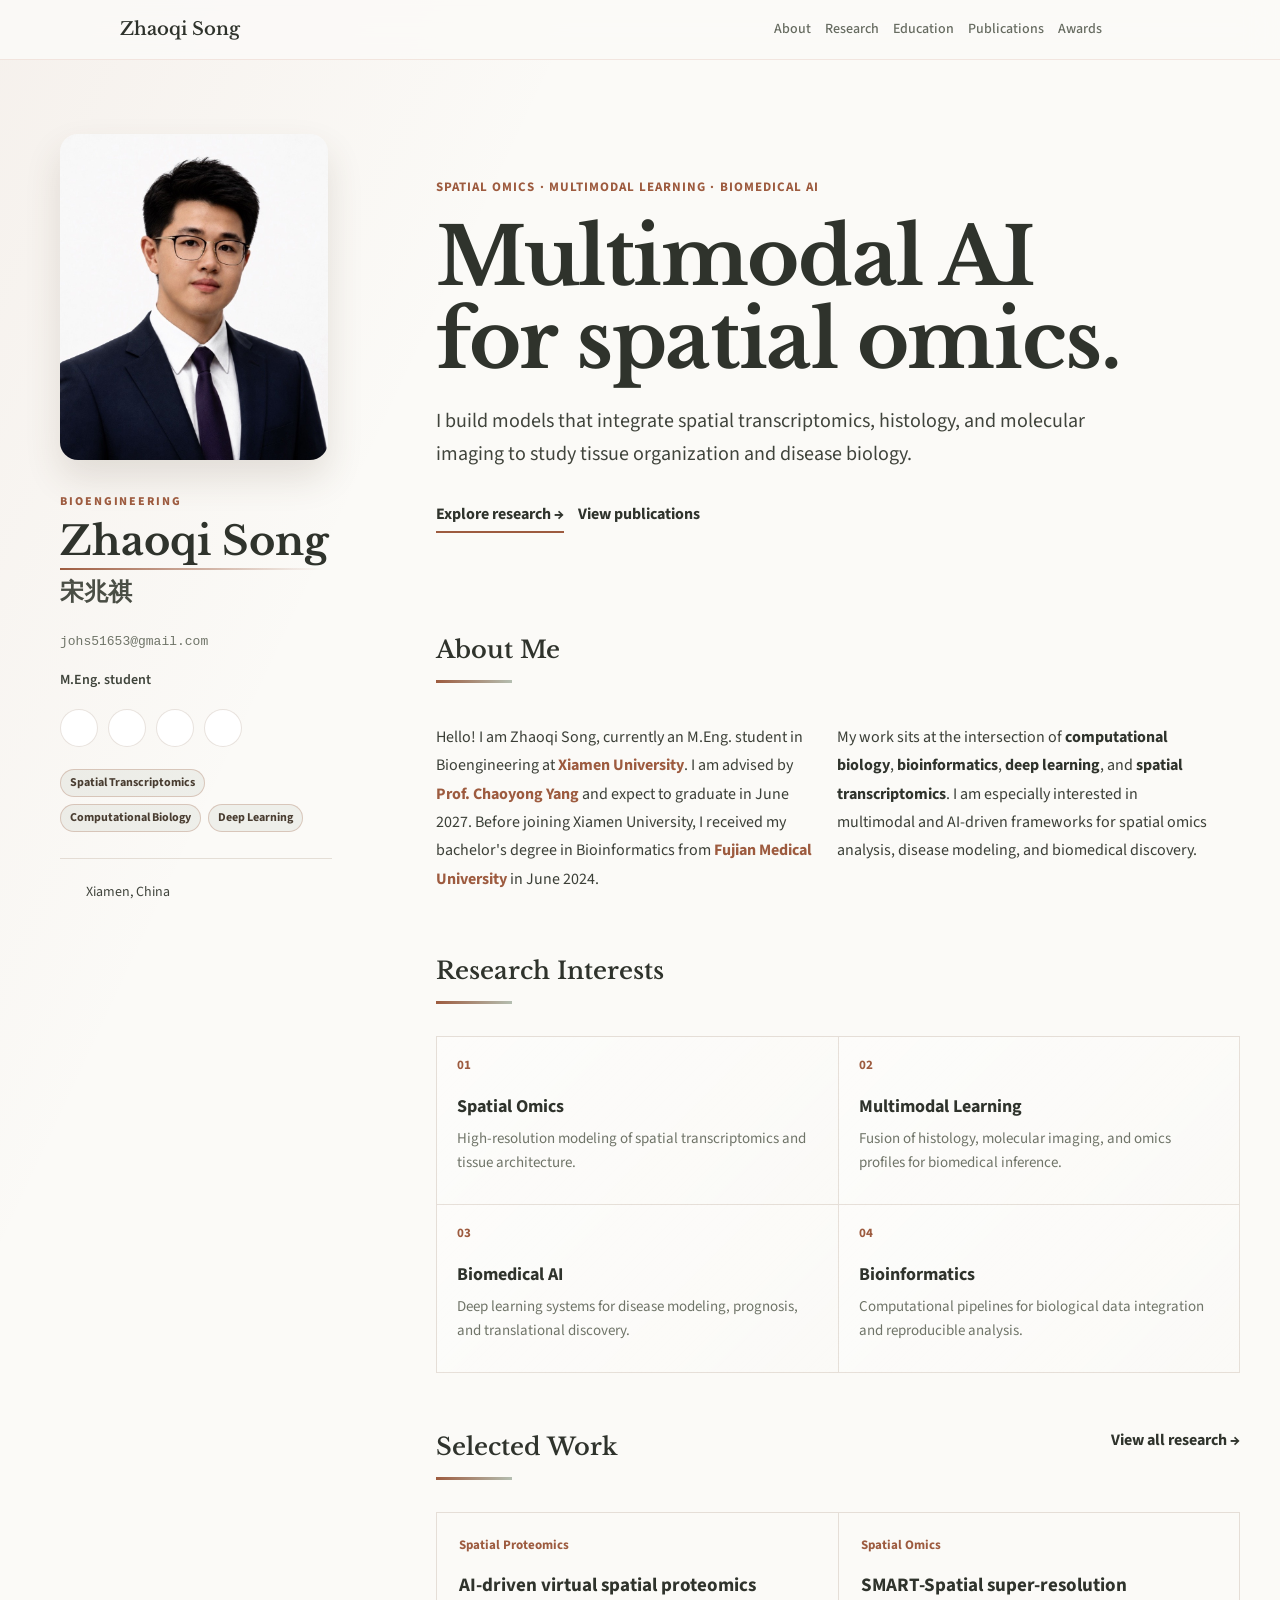
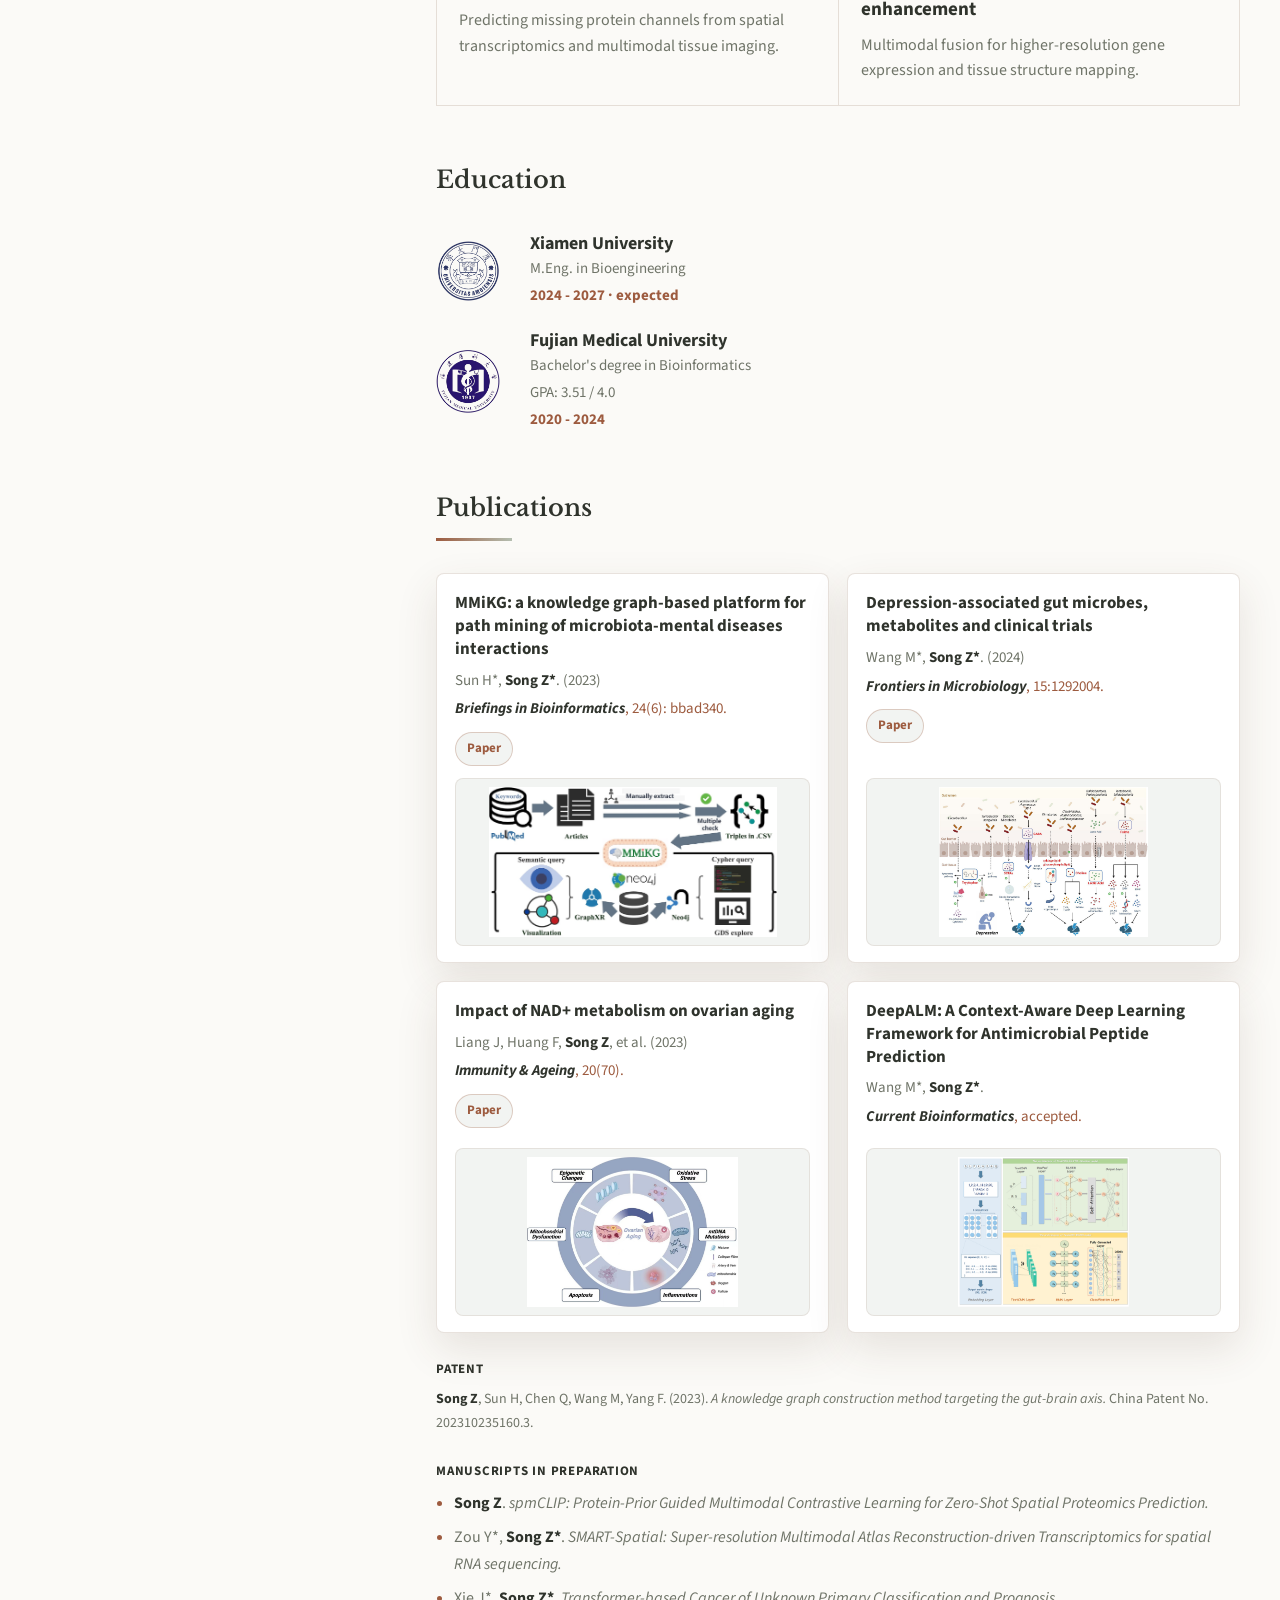
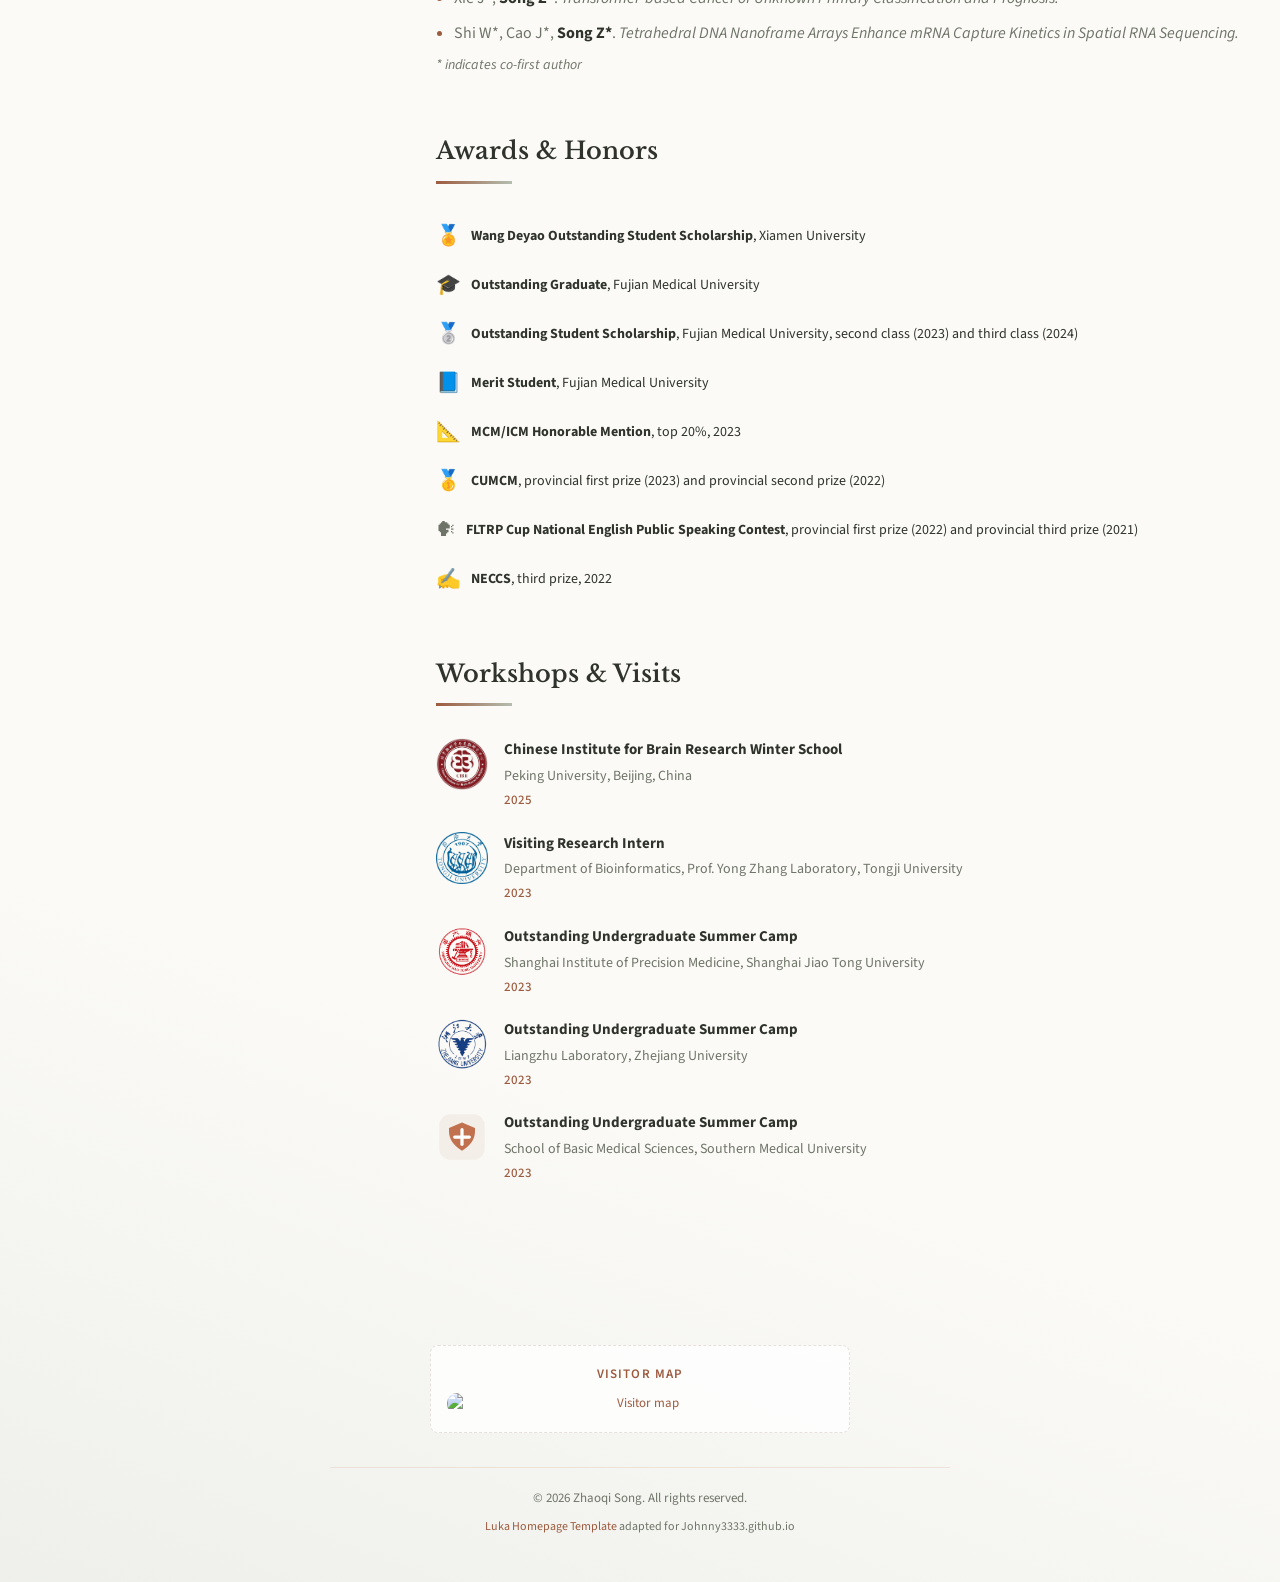
==== commit 8ce56ac8: "Add files via upload" ====
--- a/index.html
+++ b/index.html
@@ -11,7 +11,7 @@
 
   <link rel="preconnect" href="https://fonts.googleapis.com">
   <link rel="preconnect" href="https://fonts.gstatic.com" crossorigin>
-  <link href="https://fonts.googleapis.com/css2?family=Fraunces:opsz,wght@9..144,600;9..144,700&family=Source+Sans+3:wght@400;500;600;700&display=swap" rel="stylesheet">
+  <link href="https://fonts.googleapis.com/css2?family=Libre+Baskerville:wght@700&family=Source+Sans+3:wght@400;500;600;700&display=swap" rel="stylesheet">
 
   <link rel="stylesheet" href="https://cdnjs.cloudflare.com/ajax/libs/academicons/1.8.6/css/academicons.min.css" integrity="sha256-uFVgMKfistnJAfoCUQigIl+JfUaP47GrRKjf6CTPVmw=" crossorigin="anonymous">
   <script src="https://kit.fontawesome.com/a860a211d3.js" crossorigin="anonymous"></script>
@@ -24,15 +24,14 @@
   <nav class="top-nav">
     <div class="nav-container">
       <div class="nav-left">
-        <a href="#about">Zhaoqi Song</a>
+        <a href="#home">Zhaoqi Song</a>
       </div>
       <div class="nav-right">
         <div class="nav-links">
           <a href="#about">About</a>
-          <a href="#research">Research</a>
+          <a href="research.html">Research</a>
           <a href="#education">Education</a>
           <a href="#publications">Publications</a>
-          <a href="#experience">Experience</a>
           <a href="#awards">Awards</a>
         </div>
         <button id="themeToggle" class="theme-toggle" title="Toggle theme" aria-label="Toggle theme">
@@ -46,56 +45,101 @@
     <header class="sidebar">
       <div class="profile-card">
         <a class="image avatar">
-          <img src="assets/img/photo.png" alt="Zhaoqi Song portrait">
+          <img src="assets/img/photo_zhaoqi_2026.jpg" alt="Zhaoqi Song portrait">
         </a>
 
+        <p class="profile-kicker">Bioengineering</p>
         <h1 class="site-name">Zhaoqi Song</h1>
+        <p class="site-name-cn">宋兆祺</p>
         <p class="site-email">johs51653@gmail.com</p>
-        <p class="profile-role">M.Eng. Student in Bioengineering, Xiamen University</p>
+        <p class="profile-role">M.Eng. student</p>
 
         <div class="social-icons">
           <a href="mailto:johs51653@gmail.com" title="Email"><i class="fa-solid fa-envelope"></i></a>
           <a href="https://github.com/Johnny3333" title="GitHub"><i class="fa-brands fa-github"></i></a>
           <a href="#publications" title="Publications"><i class="fa-solid fa-book-open"></i></a>
-          <a href="#experience" title="Research Experience"><i class="fa-solid fa-flask"></i></a>
+          <a href="research.html" title="Research"><i class="fa-solid fa-flask"></i></a>
+        </div>
+
+        <div class="profile-focus">
+          <span>Spatial Transcriptomics</span>
+          <span>Computational Biology</span>
+          <span>Deep Learning</span>
         </div>
 
         <ul class="profile-meta">
           <li><i class="fa-solid fa-location-dot"></i> Xiamen, China</li>
-          <li><i class="fa-solid fa-graduation-cap"></i> Expected graduation: June 2027</li>
-          <li><i class="fa-solid fa-code"></i> Python, R, Linux Shell, PyTorch</li>
         </ul>
-
-        <div class="visitor-card">
-          <div class="visitor-card-title">Visitor Map</div>
-          <div class="visitor-card-body">
-            <a href="https://mapmyvisitors.com/web/1c4gk" title="Visit tracker">
-              <img src="https://mapmyvisitors.com/map.png?d=oVP8d45YzKgv4B39jNajYiccmd_oHrcXuP0NE5anva4&amp;cl=100" alt="Visitor map">
-            </a>
-          </div>
-        </div>
       </div>
     </header>
 
     <section class="content">
+      <div class="section home-hero" id="home">
+        <p class="hero-kicker">Spatial omics · multimodal learning · biomedical AI</p>
+        <h1>Multimodal AI for spatial omics.</h1>
+        <p class="hero-copy">I build models that integrate spatial transcriptomics, histology, and molecular imaging to study tissue organization and disease biology.</p>
+        <div class="hero-actions">
+          <a href="research.html">Explore research →</a>
+          <a href="#publications">View publications</a>
+        </div>
+      </div>
+
       <div class="section" id="about">
         <h2 class="section-title">About Me</h2>
         <div class="section-body">
-          <p>Hello! I am Zhaoqi Song, currently an M.Eng. student in Bioengineering at <strong><a href="https://en.xmu.edu.cn/" target="_blank" rel="noopener">Xiamen University</a></strong>. I am advised by <strong><a href="https://chem.xmu.edu.cn/en/info/1010/1302.htm" target="_blank" rel="noopener">Prof. Chaoyong Yang</a></strong> and expect to graduate in June 2027. Before joining Xiamen University, I received my bachelor's degree in Bioinformatics from <strong><a href="https://en.fjmu.edu.cn/" target="_blank" rel="noopener">Fujian Medical University</a></strong> in June 2024.</p>
-          <p>My work sits at the intersection of <strong>computational biology</strong>, <strong>bioinformatics</strong>, <strong>deep learning</strong>, and <strong>spatial transcriptomics</strong>. I am especially interested in multimodal and AI-driven frameworks for spatial omics analysis, disease modeling, and biomedical discovery.</p>
-        </div>
-      </div>
-
-      <div class="section" id="research">
+          <div class="about-feature">
+            <div class="about-copy">
+              <p>Hello! I am Zhaoqi Song, currently an M.Eng. student in Bioengineering at <strong><a href="https://en.xmu.edu.cn/" target="_blank" rel="noopener">Xiamen University</a></strong>. I am advised by <strong><a href="https://chem.xmu.edu.cn/en/info/1010/1302.htm" target="_blank" rel="noopener">Prof. Chaoyong Yang</a></strong> and expect to graduate in June 2027. Before joining Xiamen University, I received my bachelor's degree in Bioinformatics from <strong><a href="https://en.fjmu.edu.cn/" target="_blank" rel="noopener">Fujian Medical University</a></strong> in June 2024.</p>
+              <p>My work sits at the intersection of <strong>computational biology</strong>, <strong>bioinformatics</strong>, <strong>deep learning</strong>, and <strong>spatial transcriptomics</strong>. I am especially interested in multimodal and AI-driven frameworks for spatial omics analysis, disease modeling, and biomedical discovery.</p>
+            </div>
+          </div>
+        </div>
+      </div>
+
+      <div class="section" id="research-interests">
         <h2 class="section-title">Research Interests</h2>
         <div class="section-body">
-          <ul class="bullet-list">
-            <li>Computational biology and bioinformatics</li>
-            <li>Deep learning for biomedical data</li>
-            <li>Spatial transcriptomics and spatial omics</li>
-            <li>Multimodal learning with histology and molecular imaging</li>
-            <li>Cancer classification, prognosis, and translational bioinformatics</li>
-          </ul>
+          <div class="research-board">
+            <article>
+              <span>01</span>
+              <h3>Spatial Omics</h3>
+              <p>High-resolution modeling of spatial transcriptomics and tissue architecture.</p>
+            </article>
+            <article>
+              <span>02</span>
+              <h3>Multimodal Learning</h3>
+              <p>Fusion of histology, molecular imaging, and omics profiles for biomedical inference.</p>
+            </article>
+            <article>
+              <span>03</span>
+              <h3>Biomedical AI</h3>
+              <p>Deep learning systems for disease modeling, prognosis, and translational discovery.</p>
+            </article>
+            <article>
+              <span>04</span>
+              <h3>Bioinformatics</h3>
+              <p>Computational pipelines for biological data integration and reproducible analysis.</p>
+            </article>
+          </div>
+        </div>
+      </div>
+
+      <div class="section research-preview">
+        <div class="section-heading-row">
+          <h2 class="section-title">Selected Work</h2>
+          <a href="research.html">View all research →</a>
+        </div>
+        <div class="highlight-list">
+          <a href="research.html#virtual-spatial-proteomics">
+            <span>Spatial Proteomics</span>
+            <strong>AI-driven virtual spatial proteomics</strong>
+            <p>Predicting missing protein channels from spatial transcriptomics and multimodal tissue imaging.</p>
+          </a>
+          <a href="research.html#smart-spatial">
+            <span>Spatial Omics</span>
+            <strong>SMART-Spatial super-resolution enhancement</strong>
+            <p>Multimodal fusion for higher-resolution gene expression and tissue structure mapping.</p>
+          </a>
         </div>
       </div>
 
@@ -108,7 +152,7 @@
               <div class="experience-content">
                 <p class="exp-title"><strong>Xiamen University</strong></p>
                 <p class="exp-detail">M.Eng. in Bioengineering</p>
-                <p class="exp-period">2024 - 2027 (expected)</p>
+                <p class="exp-period">2024 - 2027 · expected</p>
               </div>
             </div>
           </div>
@@ -200,75 +244,6 @@
         </div>
       </div>
 
-      <div class="section" id="experience">
-        <h2 class="section-title">Research Experience</h2>
-        <div class="section-body">
-          <div class="card timeline-item">
-            <div class="experience-item">
-              <img src="assets/img/logo_xmu.png" alt="Xiamen University logo" class="institution-logo">
-              <div class="experience-content">
-                <p class="exp-title"><strong>AI-driven virtual spatial proteomics via spatial transcriptomics and multimodal tissue imaging</strong></p>
-                <p class="exp-detail">Xiamen University, Tan Kah Kee Innovation Laboratory</p>
-                <p class="exp-detail"><em>Supervisors:</em> Prof. Mengsha Tong, Prof. Chaoyong Yang</p>
-                <p class="exp-period">Jan 2026 - Present</p>
-                <p class="timeline-summary">Developing multimodal generative models that integrate ISS, H&amp;E histology, and imaging mass cytometry to predict missing protein channels and study spatial proteomic heterogeneity.</p>
-                <div class="experience-thumb">
-                  <img src="assets/img/project_vsp.png" alt="Virtual spatial proteomics project figure" class="zoomable-image">
-                </div>
-              </div>
-            </div>
-          </div>
-
-          <div class="card timeline-item">
-            <div class="experience-item">
-              <img src="assets/img/logo_xmu.png" alt="Xiamen University logo" class="institution-logo">
-              <div class="experience-content">
-                <p class="exp-title"><strong>SMART: multimodal fusion-based super-resolution enhancement for spatial omics</strong></p>
-                <p class="exp-detail">Xiamen University, Tan Kah Kee Innovation Laboratory</p>
-                <p class="exp-detail"><em>Supervisors:</em> Asst. Prof. Mengsha Tong, Prof. Chaoyong Yang</p>
-                <p class="exp-period">Jul 2025 - Present</p>
-                <p class="timeline-summary">Building a framework for high-resolution gene expression mapping from in situ sequencing, with downstream gains in cell-type annotation and tissue structure delineation.</p>
-                <div class="experience-thumb">
-                  <img src="assets/img/project_smart.png" alt="SMART spatial omics project figure" class="zoomable-image">
-                </div>
-              </div>
-            </div>
-          </div>
-
-          <div class="card timeline-item">
-            <div class="experience-item">
-              <img src="assets/img/logo_xmu.png" alt="Xiamen University logo" class="institution-logo">
-              <div class="experience-content">
-                <p class="exp-title"><strong>Transformer-based Cancer of Unknown Primary classification and prognosis</strong></p>
-                <p class="exp-detail">Xiamen University, National Institute for Data Science in Health and Medicine</p>
-                <p class="exp-detail"><em>Supervisors:</em> Prof. Mengsha Tong, Prof. Chaoyong Yang</p>
-                <p class="exp-period">Oct 2024 - Present</p>
-                <p class="timeline-summary">Advancing CUP classification via deep learning and multi-omics integration, including TCGA, ICGC, and GEO preprocessing and pathway-based BPformer training.</p>
-                <div class="experience-thumb">
-                  <img src="assets/img/project_cup.png" alt="Cancer of unknown primary classification project figure" class="zoomable-image">
-                </div>
-              </div>
-            </div>
-          </div>
-
-          <div class="card timeline-item">
-            <div class="experience-item">
-              <img src="assets/img/logo_sjtu.png" alt="Shanghai Jiao Tong University logo" class="institution-logo">
-              <div class="experience-content">
-                <p class="exp-title"><strong>Talent-seq enhances mRNA capture efficiency in spatial RNA sequencing</strong></p>
-                <p class="exp-detail">Shanghai Jiao Tong University, Renji Hospital</p>
-                <p class="exp-detail"><em>Supervisor:</em> Prof. Chaoyong Yang</p>
-                <p class="exp-period">Aug 2024 - Present</p>
-                <p class="timeline-summary">Conducting upstream analysis, saturation calculation, scRNA-seq projection, and benchmarking to evaluate improved mRNA capture sensitivity and spatial resolution.</p>
-                <div class="experience-thumb">
-                  <img src="assets/img/project_talentseq.png" alt="Talent-seq project figure" class="zoomable-image">
-                </div>
-              </div>
-            </div>
-          </div>
-        </div>
-      </div>
-
       <div class="section" id="awards">
         <h2 class="section-title">Awards &amp; Honors</h2>
         <div class="section-body">
@@ -332,16 +307,25 @@
           </div>
         </div>
       </div>
+
     </section>
-
-    <footer class="site-footer">
-      <p>
-        &copy; 2026 Zhaoqi Song. All rights reserved.
-        <br>
-        <span class="template-credit"><a href="https://github.com/Johnny3333/luka-homepage-template">Luka Homepage Template</a> adapted for Johnny3333.github.io</span>
-      </p>
-    </footer>
   </div>
+
+  <footer class="site-footer page-footer">
+    <div class="visitor-card visitor-card--inline">
+      <div class="visitor-card-title">Visitor Map</div>
+      <div class="visitor-card-body">
+        <a href="https://mapmyvisitors.com/web/1c4gk" title="Visit tracker">
+          <img src="https://mapmyvisitors.com/map.png?d=oVP8d45YzKgv4B39jNajYiccmd_oHrcXuP0NE5anva4&amp;cl=100" alt="Visitor map">
+        </a>
+      </div>
+    </div>
+    <p>
+      &copy; 2026 Zhaoqi Song. All rights reserved.
+      <br>
+      <span class="template-credit"><a href="https://github.com/Johnny3333/luka-homepage-template">Luka Homepage Template</a> adapted for Johnny3333.github.io</span>
+    </p>
+  </footer>
 
   <button id="backToTop" class="back-to-top" aria-label="Back to top">
     <i class="fa-solid fa-arrow-up"></i>
--- a/assets/css/custom-redesign.css
+++ b/assets/css/custom-redesign.css
@@ -40,12 +40,37 @@
 body.theme-luka .nav-left a,
 body.theme-luka .site-name,
 body.theme-luka .section-title {
-  font-family: "Fraunces", Georgia, serif;
+  font-family: "Libre Baskerville", Georgia, serif;
 }
 
 body.theme-luka .top-nav {
   background: color-mix(in srgb, var(--luka-bg) 88%, transparent);
   backdrop-filter: blur(18px);
+}
+
+body.theme-luka .wrapper {
+  gap: 76px;
+  flex-wrap: nowrap;
+  align-items: flex-start;
+  max-width: 1200px;
+}
+
+body.theme-luka .sidebar {
+  position: sticky;
+  top: 88px;
+  left: auto;
+  height: auto;
+  max-height: none;
+  overflow: visible !important;
+  overflow-y: visible !important;
+  align-self: flex-start;
+  padding-top: 46px;
+}
+
+body.theme-luka .content {
+  margin-left: 0;
+  padding-left: 0;
+  padding-right: 0;
 }
 
 body.theme-luka .nav-links a {
@@ -72,12 +97,208 @@
 }
 
 body.theme-luka .image.avatar img {
+  width: 268px;
+  height: 326px;
+  border: 0;
+  border-radius: 18px;
+  object-fit: cover;
+  object-position: center top;
+  transform: none;
+  box-shadow: 0 18px 36px rgba(83, 61, 44, 0.14);
+}
+
+body.theme-luka .profile-card {
+  text-align: left;
+}
+
+body.theme-luka .image.avatar {
+  margin-bottom: 24px;
+}
+
+body.theme-luka .profile-kicker {
+  margin: 0 0 8px;
+  color: var(--luka-accent);
+  font-size: 12px;
+  font-weight: 800;
+  letter-spacing: 0.16em;
+  text-transform: uppercase;
+}
+
+body.theme-luka .site-name {
+  position: relative;
+  width: fit-content;
+  margin-bottom: 10px;
+  font-size: 40px;
+  line-height: 1.08;
+}
+
+body.theme-luka .site-name::after {
+  content: "";
+  position: absolute;
+  left: 0;
+  right: 4px;
+  bottom: -7px;
+  height: 2px;
+  background: linear-gradient(90deg, var(--luka-accent), transparent);
+}
+
+body.theme-luka .site-name-cn {
+  margin: 0 0 18px;
+  color: color-mix(in srgb, var(--luka-text) 58%, var(--luka-secondary));
+  font-size: 24px;
+  font-weight: 600;
+}
+
+body.theme-luka .site-email {
+  margin-top: 16px;
+  margin-bottom: 18px;
+}
+
+body.theme-luka .profile-role {
+  max-width: 270px;
+  color: color-mix(in srgb, var(--luka-text) 76%, var(--luka-secondary));
+  font-size: 14px;
+  line-height: 1.45;
+  font-weight: 600;
+}
+
+body.theme-luka .social-icons {
+  justify-content: flex-start;
+  gap: 10px;
+}
+
+body.theme-luka .social-icons a {
+  width: 38px;
+  height: 38px;
   border: 1px solid var(--luka-border);
+  box-shadow: none;
+}
+
+body.theme-luka .profile-focus {
+  display: flex;
+  flex-wrap: wrap;
+  gap: 7px;
+  max-width: 260px;
+  margin-top: 22px;
+}
+
+body.theme-luka .profile-focus span {
+  display: inline-flex;
+  align-items: center;
+  min-height: 28px;
+  padding: 3px 9px;
+  border: 1px solid var(--paper-rule);
+  border-radius: 999px;
+  background: var(--paper-wash);
+  color: color-mix(in srgb, var(--luka-text) 76%, var(--luka-accent));
+  font-size: 12px;
+  font-weight: 700;
+}
+
+body.theme-luka .profile-meta {
+  max-width: 272px;
+  margin: 26px 0 26px;
+  padding-top: 22px;
+  border-top: 1px solid var(--luka-border);
+}
+
+body.theme-luka .profile-meta li {
+  color: color-mix(in srgb, var(--luka-text) 72%, var(--luka-secondary));
+  font-size: 14px;
+}
+
+body.theme-luka .visitor-card {
+  margin-left: auto;
+  margin-right: auto;
+}
+
+body.theme-luka .visitor-card--inline {
+  width: min(420px, 100%);
+  margin: 58px auto 0;
+  text-align: center;
+}
+
+body.theme-luka .visitor-card--inline .visitor-card-body img {
+  max-height: 150px;
+  object-fit: cover;
+}
+
+body.theme-luka .home-hero {
+  min-height: 456px;
+  display: flex;
+  flex-direction: column;
+  justify-content: center;
+  margin-bottom: 70px;
+  padding-top: 14px;
+}
+
+body.theme-luka .page-footer {
+  width: min(1120px, calc(100% - 48px));
+  margin: 12px auto 0;
+  padding: 12px 0 44px;
+}
+
+body.theme-luka .page-footer .visitor-card--inline {
+  margin: 0 auto 34px;
+}
+
+body.theme-luka .page-footer p {
+  max-width: 620px;
+  margin: 0 auto;
+}
+
+body.theme-luka .hero-kicker {
+  margin: 0 0 18px;
+  color: var(--luka-accent);
+  font-size: 13px;
+  font-weight: 700;
+  letter-spacing: 0.08em;
+  text-transform: uppercase;
+}
+
+body.theme-luka .home-hero h1 {
+  max-width: 760px;
+  margin: 0;
+  color: var(--luka-text);
+  font-family: "Libre Baskerville", Georgia, serif;
+  font-size: clamp(50px, 6.2vw, 88px);
+  line-height: 1.04;
+  letter-spacing: -0.018em;
+  text-wrap: balance;
+}
+
+body.theme-luka .hero-copy {
+  max-width: 650px;
+  margin: 24px 0 0;
+  color: color-mix(in srgb, var(--luka-text) 74%, var(--luka-secondary));
+  font-size: 20px;
+  line-height: 1.65;
+}
+
+body.theme-luka .hero-actions {
+  display: flex;
+  flex-wrap: wrap;
+  gap: 14px;
+  margin-top: 30px;
+}
+
+body.theme-luka .hero-actions a,
+body.theme-luka .section-heading-row a {
+  color: var(--luka-text);
+  font-weight: 700;
+  text-decoration: none;
+}
+
+body.theme-luka .hero-actions a:first-child {
+  padding-bottom: 4px;
+  border-bottom: 2px solid var(--luka-accent);
 }
 
 body.theme-luka .section {
   margin-bottom: 54px;
   scroll-margin-top: 92px;
+  opacity: 1;
+  transform: none;
 }
 
 body.theme-luka .section-title {
@@ -97,6 +318,10 @@
   background: linear-gradient(90deg, var(--luka-accent), rgba(94, 117, 91, 0.45));
 }
 
+body.theme-luka #education .section-title::after {
+  display: none;
+}
+
 body.theme-luka .section-body {
   color: var(--luka-secondary);
 }
@@ -107,27 +332,198 @@
   line-height: 1.82;
 }
 
+body.theme-luka .about-feature {
+  position: relative;
+  max-width: 780px;
+  padding: 4px 0;
+}
+
+body.theme-luka .about-feature::before {
+  display: none;
+}
+
+body.theme-luka .about-kicker {
+  margin-bottom: 12px !important;
+  color: var(--luka-accent) !important;
+  font-size: 13px !important;
+  font-weight: 700;
+  letter-spacing: 0.08em;
+  text-transform: uppercase;
+}
+
+body.theme-luka .about-lead {
+  max-width: 720px;
+  margin-bottom: 18px !important;
+  color: var(--luka-text) !important;
+  font-family: "Libre Baskerville", Georgia, serif;
+  font-size: clamp(22px, 2.4vw, 30px) !important;
+  line-height: 1.45 !important;
+  text-align: left !important;
+  text-wrap: balance;
+}
+
+body.theme-luka .about-copy {
+  display: grid;
+  grid-template-columns: repeat(2, minmax(0, 1fr));
+  gap: 22px;
+  padding-top: 4px;
+}
+
+body.theme-luka .about-copy p {
+  margin-bottom: 0 !important;
+  color: color-mix(in srgb, var(--luka-text) 82%, var(--luka-secondary)) !important;
+  font-size: 16px !important;
+  line-height: 1.78 !important;
+  text-align: left !important;
+}
+
+body.theme-luka .research-board {
+  display: grid;
+  grid-template-columns: repeat(2, minmax(0, 1fr));
+  gap: 0;
+  border-top: 1px solid var(--luka-border);
+  border-left: 1px solid var(--luka-border);
+}
+
+body.theme-luka .research-board article {
+  min-height: 168px;
+  padding: 18px 20px 20px;
+  border-right: 1px solid var(--luka-border);
+  border-bottom: 1px solid var(--luka-border);
+  background: linear-gradient(135deg, rgba(255, 255, 255, 0.44), transparent);
+}
+
+body.theme-luka .research-board span {
+  display: block;
+  margin-bottom: 20px;
+  color: var(--luka-accent);
+  font-size: 13px;
+  font-weight: 700;
+}
+
+body.theme-luka .research-board h3 {
+  margin: 0 0 8px;
+  color: var(--luka-text);
+  font-size: 18px;
+  line-height: 1.25;
+}
+
+body.theme-luka .research-board p {
+  margin: 0;
+  color: var(--luka-secondary);
+  font-size: 15px;
+  line-height: 1.58;
+}
+
+body.theme-luka .section-heading-row {
+  display: flex;
+  align-items: start;
+  justify-content: space-between;
+  gap: 24px;
+  margin-bottom: 22px;
+}
+
+body.theme-luka .section-heading-row .section-title {
+  margin-bottom: 0;
+}
+
+body.theme-luka .highlight-list {
+  display: grid;
+  grid-template-columns: repeat(2, minmax(0, 1fr));
+  border-top: 1px solid var(--luka-border);
+  border-left: 1px solid var(--luka-border);
+}
+
+body.theme-luka .highlight-list a {
+  display: block;
+  min-height: 170px;
+  padding: 22px;
+  border-right: 1px solid var(--luka-border);
+  border-bottom: 1px solid var(--luka-border);
+  color: inherit;
+}
+
+body.theme-luka .highlight-list span {
+  display: block;
+  margin-bottom: 18px;
+  color: var(--luka-accent);
+  font-size: 13px;
+  font-weight: 700;
+}
+
+body.theme-luka .highlight-list strong {
+  display: block;
+  color: var(--luka-text);
+  font-size: 19px;
+  line-height: 1.28;
+}
+
+body.theme-luka .highlight-list p {
+  margin: 10px 0 0;
+  color: var(--luka-secondary);
+  line-height: 1.58;
+}
+
 body.theme-luka .bullet-list li::marker {
   color: var(--luka-accent);
 }
 
-body.theme-luka #education .card,
-body.theme-luka .timeline-item {
-  padding: 18px 20px;
-  border: 1px solid var(--luka-border);
-  border-radius: 8px;
-  background: var(--paper-surface);
-  box-shadow: 0 14px 36px var(--luka-shadow);
-}
-
 body.theme-luka #education .section-body {
-  display: grid;
-  grid-template-columns: repeat(2, minmax(0, 1fr));
-  gap: 14px;
+  position: relative;
+  display: flex;
+  flex-direction: column;
+  gap: 18px;
+  max-width: 720px;
+  padding-left: 0;
+}
+
+body.theme-luka #education .section-body::before {
+  display: none;
+}
+
+body.theme-luka #education .card {
+  position: relative;
+  padding: 0;
+  border: 0;
+  border-radius: 0;
+  background: transparent;
+  box-shadow: none;
+}
+
+body.theme-luka #education .card::before {
+  display: none;
 }
 
 body.theme-luka .education-item {
   margin-bottom: 0;
+  align-items: center;
+  display: grid;
+  grid-template-columns: 72px minmax(0, 1fr);
+  gap: 22px;
+}
+
+body.theme-luka #education .institution-logo {
+  width: 64px;
+  height: 64px;
+  padding: 0;
+  border: 0;
+  border-radius: 0;
+  background: transparent;
+}
+
+body.theme-luka #education .exp-title {
+  font-size: 18px;
+  line-height: 1.3;
+}
+
+body.theme-luka #education .exp-detail,
+body.theme-luka #education .exp-period {
+  font-size: 15px;
+}
+
+body.theme-luka #education .exp-period {
+  color: var(--luka-accent);
+  font-weight: 700;
 }
 
 body.theme-luka .publications ol.bibliography {
@@ -150,17 +546,13 @@
 }
 
 body.theme-luka .publications ol.bibliography li::before {
-  content: "";
-  position: absolute;
-  inset: 0 auto 0 0;
-  width: 5px;
-  background: linear-gradient(180deg, var(--luka-accent), rgba(94, 117, 91, 0.7));
+  display: none;
 }
 
 body.theme-luka .pub-row {
   width: 100%;
   min-height: 100%;
-  padding: 18px 18px 16px 22px;
+  padding: 18px 18px 16px;
 }
 
 body.theme-luka .pub-content .title {
@@ -224,26 +616,296 @@
   color: var(--luka-secondary);
 }
 
+body.theme-luka #experience .section-body {
+  position: relative;
+  display: flex;
+  flex-direction: column;
+  gap: 34px;
+}
+
 body.theme-luka .timeline-item {
-  margin-left: 12px;
-  padding-left: 20px;
-  padding-bottom: 18px;
-  background: var(--paper-surface);
+  position: relative;
+  margin-left: 0;
+  padding: 0 0 34px 0;
+  border: 0;
+  border-radius: 0;
+  background: transparent;
+  box-shadow: none;
 }
 
 body.theme-luka .timeline-item::before {
-  left: -13px;
+  content: "";
+  position: absolute;
+  left: 66px;
+  top: 82px;
+  bottom: -28px;
+  width: 1px;
+  background: linear-gradient(180deg, var(--paper-rule), rgba(94, 117, 91, 0.08));
 }
 
 body.theme-luka .timeline-item::after {
-  left: -18px;
-  top: 26px;
+  content: "";
+  position: absolute;
+  left: 61px;
+  top: 72px;
+  width: 11px;
+  height: 11px;
+  border-radius: 999px;
+  background: var(--luka-accent);
+  box-shadow: 0 0 0 6px color-mix(in srgb, var(--luka-accent) 13%, transparent);
+}
+
+body.theme-luka #experience .timeline-item:last-child::before {
+  display: none;
+}
+
+body.theme-luka #experience .experience-item {
+  display: grid;
+  grid-template-columns: 88px minmax(0, 1fr);
+  gap: 24px;
+}
+
+body.theme-luka #experience .institution-logo {
+  width: 72px;
+  height: 72px;
+  padding: 8px;
+  border: 1px solid var(--luka-border);
+  border-radius: 999px;
+  background: var(--paper-surface-strong);
+  box-shadow: 0 10px 28px var(--luka-shadow);
+}
+
+body.theme-luka #experience .experience-content {
+  display: grid;
+  grid-template-columns: minmax(0, 1fr) minmax(260px, 45%);
+  column-gap: 30px;
+  align-items: start;
+}
+
+body.theme-luka #experience .experience-content > p {
+  grid-column: 1;
+}
+
+body.theme-luka #experience .exp-title {
+  margin-top: -2px;
+  font-size: 20px;
+  line-height: 1.34;
+  text-wrap: balance;
+}
+
+body.theme-luka #experience .exp-detail {
+  font-size: 15px;
+}
+
+body.theme-luka #experience .exp-period {
+  display: inline-flex;
+  width: fit-content;
+  margin-top: 8px;
+  padding: 4px 10px;
+  border: 1px solid var(--paper-rule);
+  border-radius: 999px;
+  background: var(--paper-wash);
+  font-size: 13px;
+}
+
+body.theme-luka #experience .timeline-summary {
+  margin-top: 14px !important;
+  color: color-mix(in srgb, var(--luka-text) 72%, var(--luka-secondary));
+  font-size: 16px;
+  line-height: 1.75;
 }
 
 body.theme-luka .experience-thumb {
-  border: 1px solid rgba(128, 93, 68, 0.12);
+  grid-column: 2;
+  grid-row: 1 / span 6;
+  max-width: none;
+  height: 238px;
+  margin-top: 2px;
+  border: 0;
+  border-radius: 0;
+  background: transparent;
+  box-shadow: none;
+}
+
+body.theme-luka .experience-thumb img {
+  width: 100%;
+  height: 100%;
+  padding: 10px;
+  border: 1px solid var(--luka-border);
   border-radius: 8px;
   background: var(--paper-surface-strong);
+  box-shadow: 0 16px 42px var(--luka-shadow);
+  object-fit: contain;
+}
+
+body.theme-luka.research-page .top-nav {
+  border-bottom-color: var(--luka-border);
+}
+
+body.theme-luka.research-page {
+  background:
+    radial-gradient(circle at 12% 18%, rgba(157, 91, 63, 0.08), transparent 24rem),
+    linear-gradient(115deg, rgba(94, 117, 91, 0.08), transparent 42rem),
+    var(--luka-bg);
+}
+
+body.theme-luka .research-shell {
+  width: min(1120px, calc(100% - 48px));
+  margin: 0 auto;
+  padding: 128px 0 72px;
+}
+
+body.theme-luka .research-hero {
+  display: grid;
+  grid-template-columns: 0.9fr 1.5fr;
+  gap: 54px;
+  align-items: end;
+  margin-bottom: 72px;
+  padding-bottom: 34px;
+  border-bottom: 1px solid var(--luka-border);
+}
+
+body.theme-luka .research-hero p {
+  grid-column: 1 / -1;
+  margin: 0;
+  color: var(--luka-accent);
+  font-size: 13px;
+  font-weight: 700;
+  letter-spacing: 0.08em;
+  text-transform: uppercase;
+}
+
+body.theme-luka .research-hero h1 {
+  margin: 0;
+  color: var(--luka-text);
+  font-family: "Libre Baskerville", Georgia, serif;
+  font-size: clamp(58px, 8vw, 96px);
+  line-height: 0.95;
+  letter-spacing: -0.03em;
+}
+
+body.theme-luka .research-hero div {
+  max-width: 650px;
+}
+
+body.theme-luka .research-hero strong {
+  display: block;
+  color: var(--luka-text);
+  font-size: 24px;
+  line-height: 1.35;
+}
+
+body.theme-luka .research-hero span {
+  display: block;
+  margin-top: 16px;
+  color: var(--luka-secondary);
+  font-size: 18px;
+  line-height: 1.65;
+}
+
+body.theme-luka .research-projects {
+  display: flex;
+  flex-direction: column;
+  gap: 0;
+}
+
+body.theme-luka .research-project {
+  display: grid;
+  grid-template-columns: 72px 178px minmax(0, 1fr);
+  gap: 28px;
+  padding: 56px 0 64px;
+  border-bottom: 1px solid var(--luka-border);
+  scroll-margin-top: 96px;
+}
+
+body.theme-luka .project-index {
+  color: var(--luka-accent);
+  font-family: "Libre Baskerville", Georgia, serif;
+  font-size: 32px;
+  line-height: 1;
+}
+
+body.theme-luka .project-meta p {
+  margin: 0 0 10px;
+  color: var(--luka-secondary);
+  font-size: 14px;
+  font-weight: 700;
+}
+
+body.theme-luka .project-main h2 {
+  max-width: 760px;
+  margin: 0 0 10px;
+  color: var(--luka-text);
+  font-family: "Libre Baskerville", Georgia, serif;
+  font-size: clamp(25px, 3vw, 38px);
+  line-height: 1.16;
+  letter-spacing: -0.015em;
+  text-wrap: balance;
+}
+
+body.theme-luka .project-affiliation {
+  margin: 0 0 24px;
+  color: var(--luka-secondary);
+  font-size: 16px;
+}
+
+body.theme-luka .project-points {
+  display: grid;
+  grid-template-columns: repeat(2, minmax(0, 1fr));
+  margin-top: 28px;
+  border-top: 1px solid var(--luka-border);
+  border-left: 1px solid var(--luka-border);
+}
+
+body.theme-luka .project-point {
+  min-height: 148px;
+  padding: 18px 20px 20px;
+  border-right: 1px solid var(--luka-border);
+  border-bottom: 1px solid var(--luka-border);
+}
+
+body.theme-luka .project-point--primary {
+  background: color-mix(in srgb, var(--luka-accent) 7%, transparent);
+}
+
+body.theme-luka .project-point h3 {
+  margin: 0 0 14px;
+  color: var(--luka-accent);
+  font-size: 13px;
+  line-height: 1.2;
+  font-weight: 800;
+  letter-spacing: 0.04em;
+}
+
+body.theme-luka .project-point p {
+  margin: 0;
+  color: color-mix(in srgb, var(--luka-text) 72%, var(--luka-secondary));
+  font-size: 16px;
+  line-height: 1.62;
+}
+
+body.theme-luka .project-evidence {
+  grid-column: 3;
+  margin: 8px 0 0;
+}
+
+body.theme-luka .project-evidence img {
+  display: block;
+  width: 100%;
+  max-height: 560px;
+  padding: 14px;
+  border: 1px solid var(--luka-border);
+  border-radius: 8px;
+  background: var(--paper-surface-strong);
+  object-fit: contain;
+  cursor: zoom-in;
+}
+
+body.theme-luka .project-evidence figcaption {
+  margin-top: 12px;
+  color: var(--luka-secondary);
+  font-size: 13px;
+  line-height: 1.45;
 }
 
 body.theme-luka .visitor-card {
@@ -252,9 +914,64 @@
 }
 
 @media (max-width: 1080px) {
-  body.theme-luka .publications ol.bibliography,
-  body.theme-luka #education .section-body {
+  body.theme-luka .wrapper {
+    display: block;
+    padding: 0 20px;
+  }
+
+  body.theme-luka .sidebar {
+    position: static;
+    width: 100%;
+    padding-top: 148px;
+  }
+
+  body.theme-luka .content {
+    padding-top: 48px;
+  }
+
+  body.theme-luka .profile-card {
+    text-align: center;
+  }
+
+  body.theme-luka .site-name {
+    margin-left: auto;
+    margin-right: auto;
+  }
+
+  body.theme-luka .profile-role,
+  body.theme-luka .profile-focus,
+  body.theme-luka .profile-meta,
+  body.theme-luka .visitor-card {
+    margin-left: auto;
+    margin-right: auto;
+  }
+
+  body.theme-luka .social-icons {
+    justify-content: center;
+  }
+
+  body.theme-luka .publications ol.bibliography {
     grid-template-columns: 1fr;
+  }
+
+  body.theme-luka #experience .experience-content {
+    grid-template-columns: 1fr;
+  }
+
+  body.theme-luka .experience-thumb {
+    grid-column: 1;
+    grid-row: auto;
+    max-width: 440px;
+  }
+
+  body.theme-luka .research-project {
+    grid-template-columns: 64px minmax(0, 1fr);
+  }
+
+  body.theme-luka .project-meta,
+  body.theme-luka .project-main,
+  body.theme-luka .project-evidence {
+    grid-column: 2;
   }
 }
 
@@ -276,6 +993,36 @@
     scroll-margin-top: 190px;
   }
 
+  body.theme-luka .about-feature {
+    padding-left: 18px;
+  }
+
+  body.theme-luka .about-copy,
+  body.theme-luka .research-board {
+    grid-template-columns: 1fr;
+  }
+
+  body.theme-luka .home-hero {
+    min-height: auto;
+    padding-top: 24px;
+  }
+
+  body.theme-luka .home-hero h1 {
+    font-size: 44px;
+  }
+
+  body.theme-luka .hero-copy {
+    font-size: 17px;
+  }
+
+  body.theme-luka .highlight-list {
+    grid-template-columns: 1fr;
+  }
+
+  body.theme-luka .research-board article {
+    min-height: auto;
+  }
+
   body.theme-luka .pub-row {
     padding: 16px 14px 14px 18px;
   }
@@ -288,4 +1035,121 @@
   body.theme-luka .nav-links a {
     font-size: 13px;
   }
-}
+
+  body.theme-luka #education .section-body {
+    padding-left: 0;
+    gap: 22px;
+  }
+
+  body.theme-luka #education .card {
+    padding-left: 0;
+  }
+
+  body.theme-luka .education-item {
+    grid-template-columns: 52px minmax(0, 1fr);
+    gap: 16px;
+  }
+
+  body.theme-luka #education .institution-logo {
+    width: 52px;
+    height: 52px;
+  }
+
+  body.theme-luka #experience .section-body {
+    gap: 26px;
+  }
+
+  body.theme-luka #experience .experience-item {
+    grid-template-columns: 56px minmax(0, 1fr);
+    gap: 14px;
+  }
+
+  body.theme-luka #experience .institution-logo {
+    width: 48px;
+    height: 48px;
+    padding: 5px;
+  }
+
+  body.theme-luka .timeline-item::before {
+    left: 24px;
+    top: 60px;
+  }
+
+  body.theme-luka .timeline-item::after {
+    left: 20px;
+    top: 55px;
+    width: 9px;
+    height: 9px;
+  }
+
+  body.theme-luka #experience .exp-title {
+    font-size: 17px;
+  }
+
+  body.theme-luka #experience .timeline-summary {
+    font-size: 15px;
+  }
+
+  body.theme-luka .experience-thumb {
+    height: 178px;
+  }
+
+  body.theme-luka .research-shell {
+    width: calc(100% - 40px);
+    padding-top: 150px;
+  }
+
+  body.theme-luka .research-hero {
+    display: block;
+    margin-bottom: 36px;
+  }
+
+  body.theme-luka .research-hero h1 {
+    margin-top: 18px;
+    font-size: 52px;
+  }
+
+  body.theme-luka .research-hero strong {
+    margin-top: 22px;
+    font-size: 20px;
+  }
+
+  body.theme-luka .research-project {
+    display: block;
+    padding: 34px 0;
+  }
+
+  body.theme-luka .project-index {
+    margin-bottom: 14px;
+    font-size: 28px;
+  }
+
+  body.theme-luka .project-main h2 {
+    font-size: 26px;
+  }
+
+  body.theme-luka .project-points {
+    grid-template-columns: 1fr;
+    margin-top: 22px;
+  }
+
+  body.theme-luka .project-point {
+    min-height: auto;
+    padding: 16px 14px 18px;
+    border-right: 0;
+    border-left: 0;
+  }
+
+  body.theme-luka .project-point--primary {
+    background: transparent;
+  }
+
+  body.theme-luka .project-evidence {
+    margin-top: 22px;
+  }
+
+  body.theme-luka .project-evidence img {
+    max-height: 360px;
+    padding: 8px;
+  }
+}
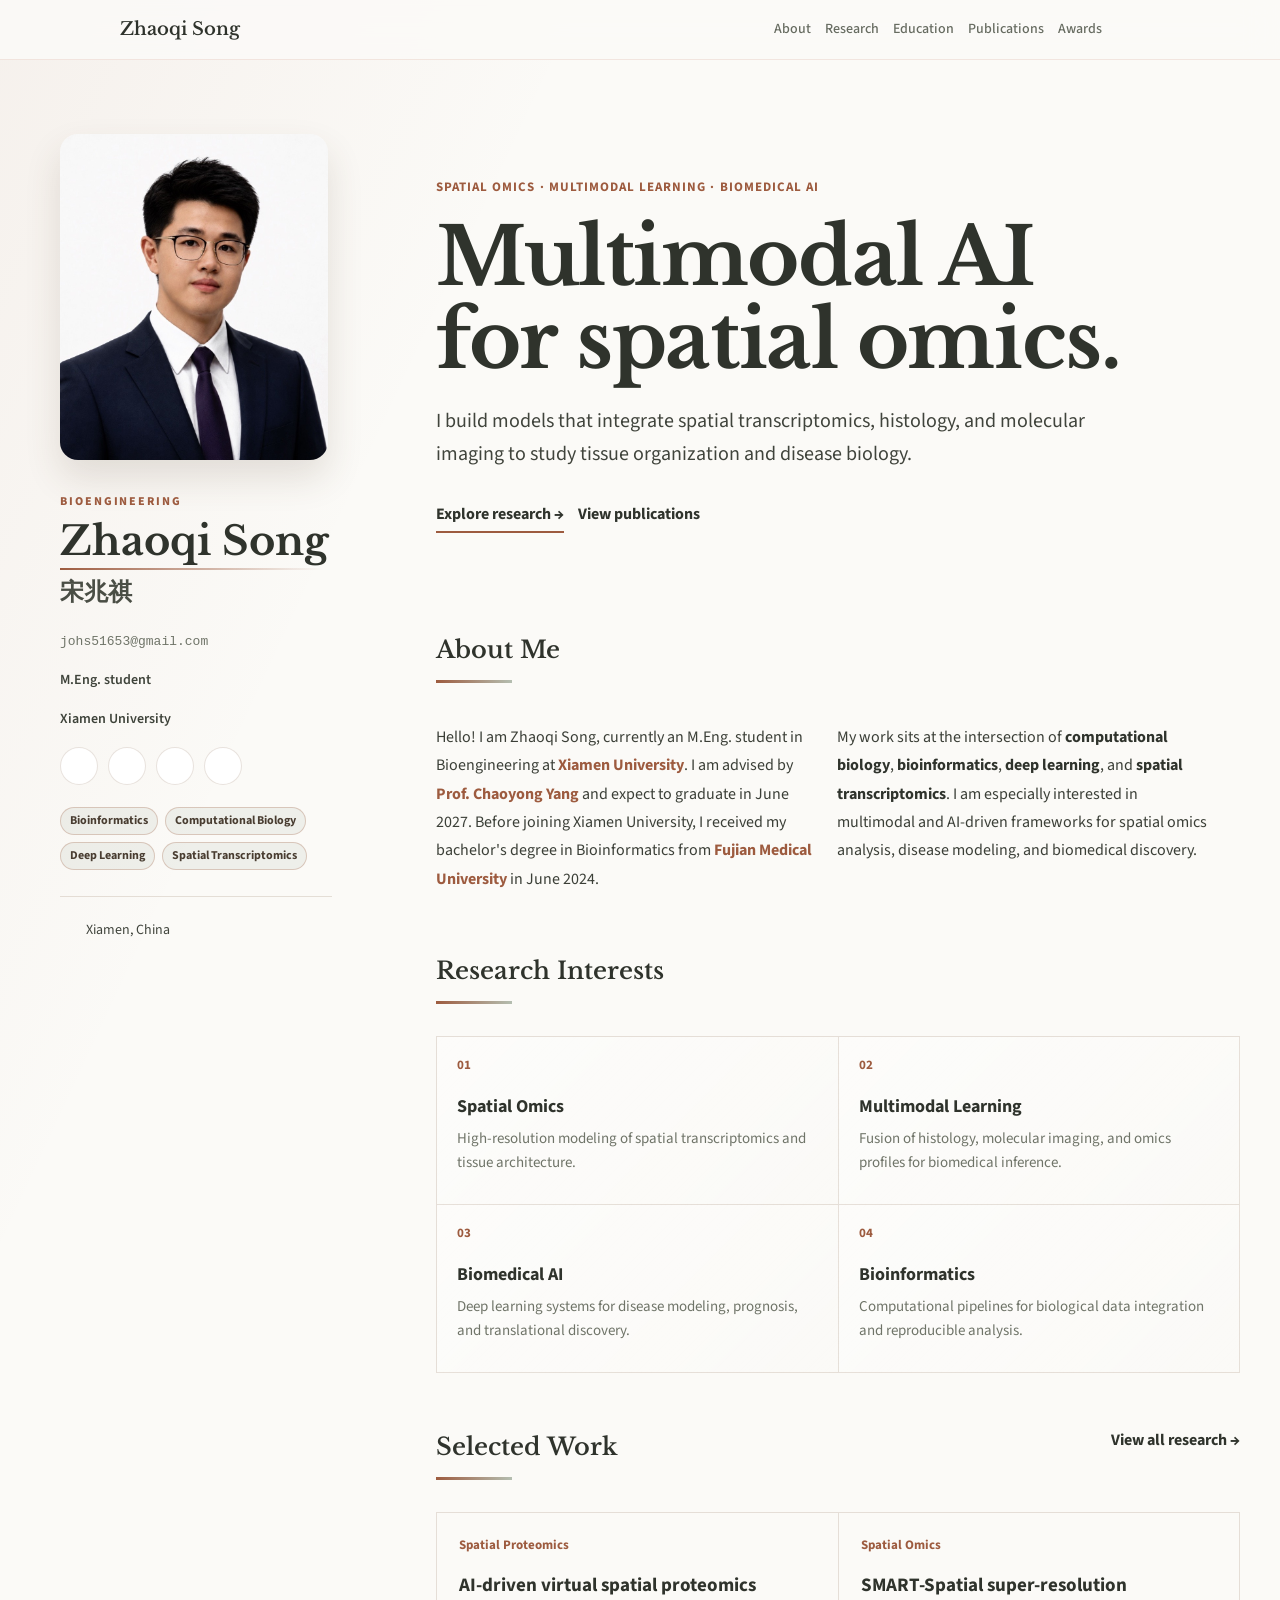
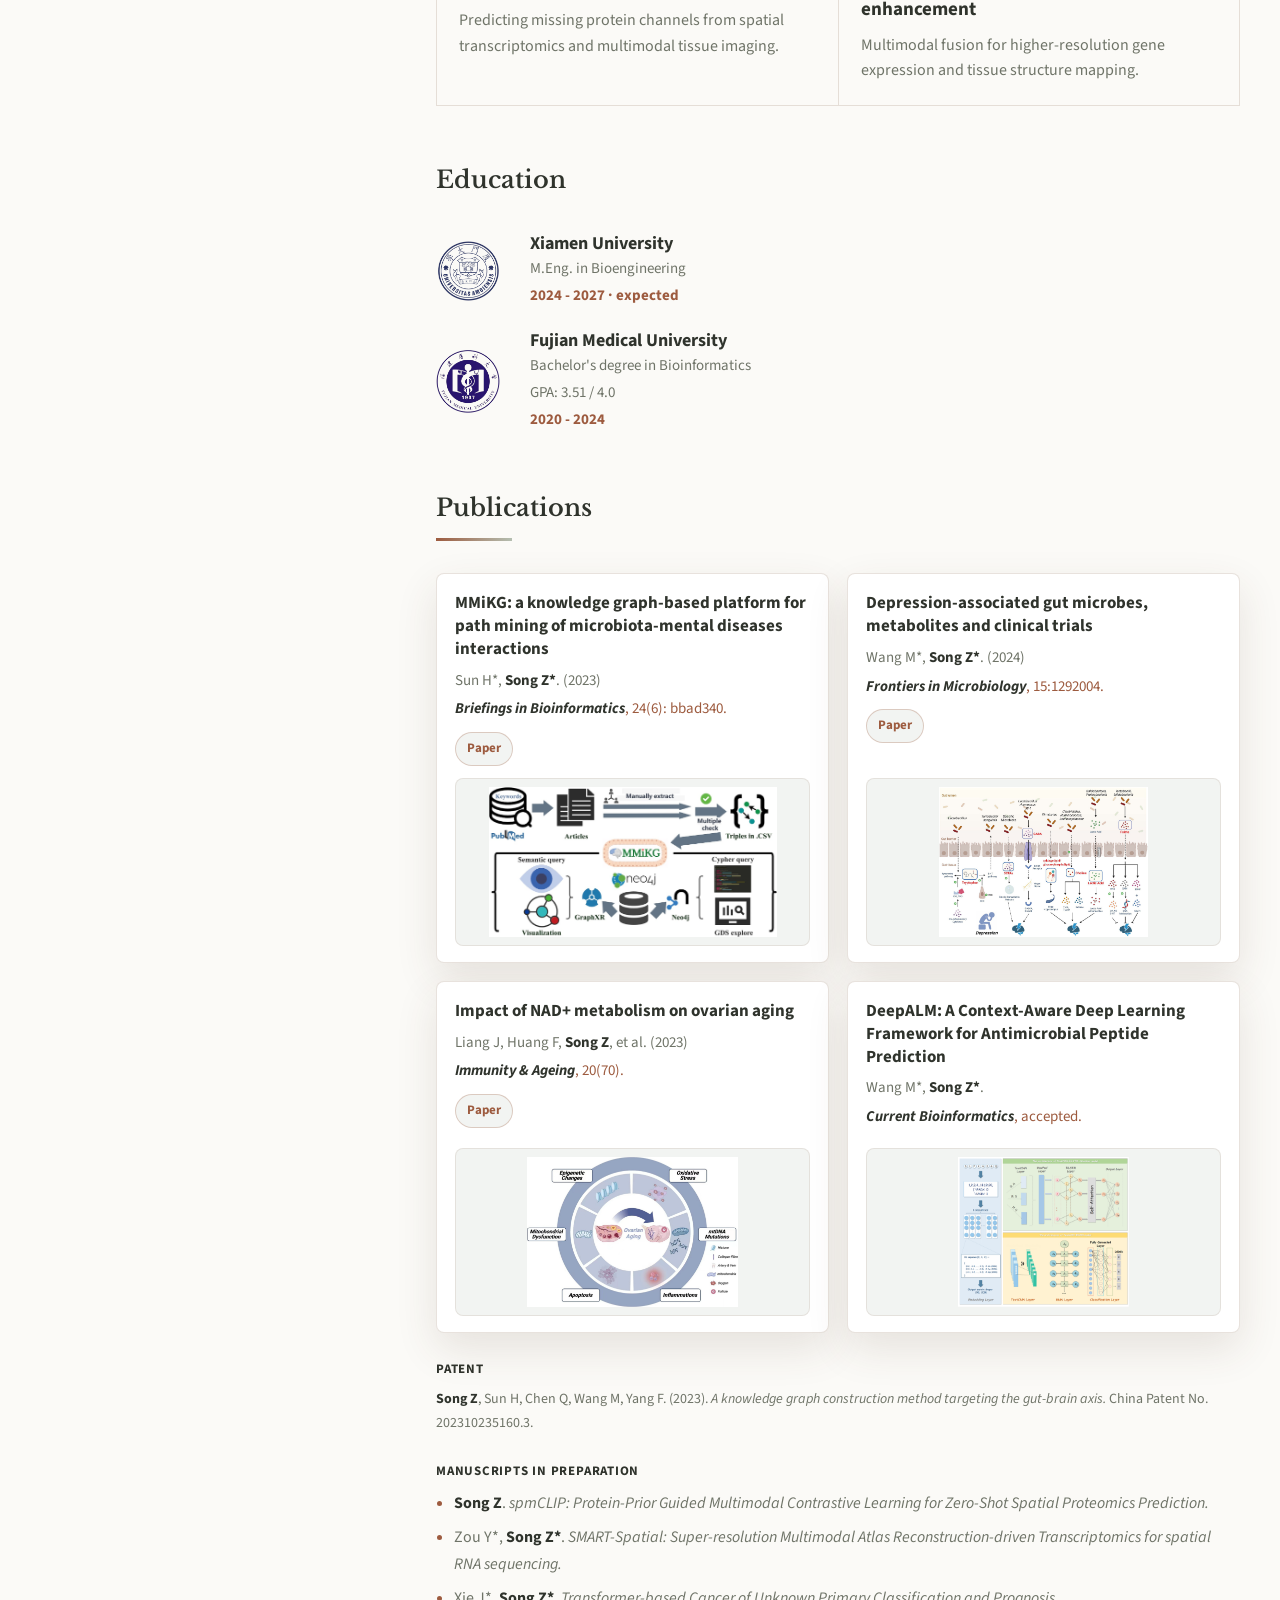
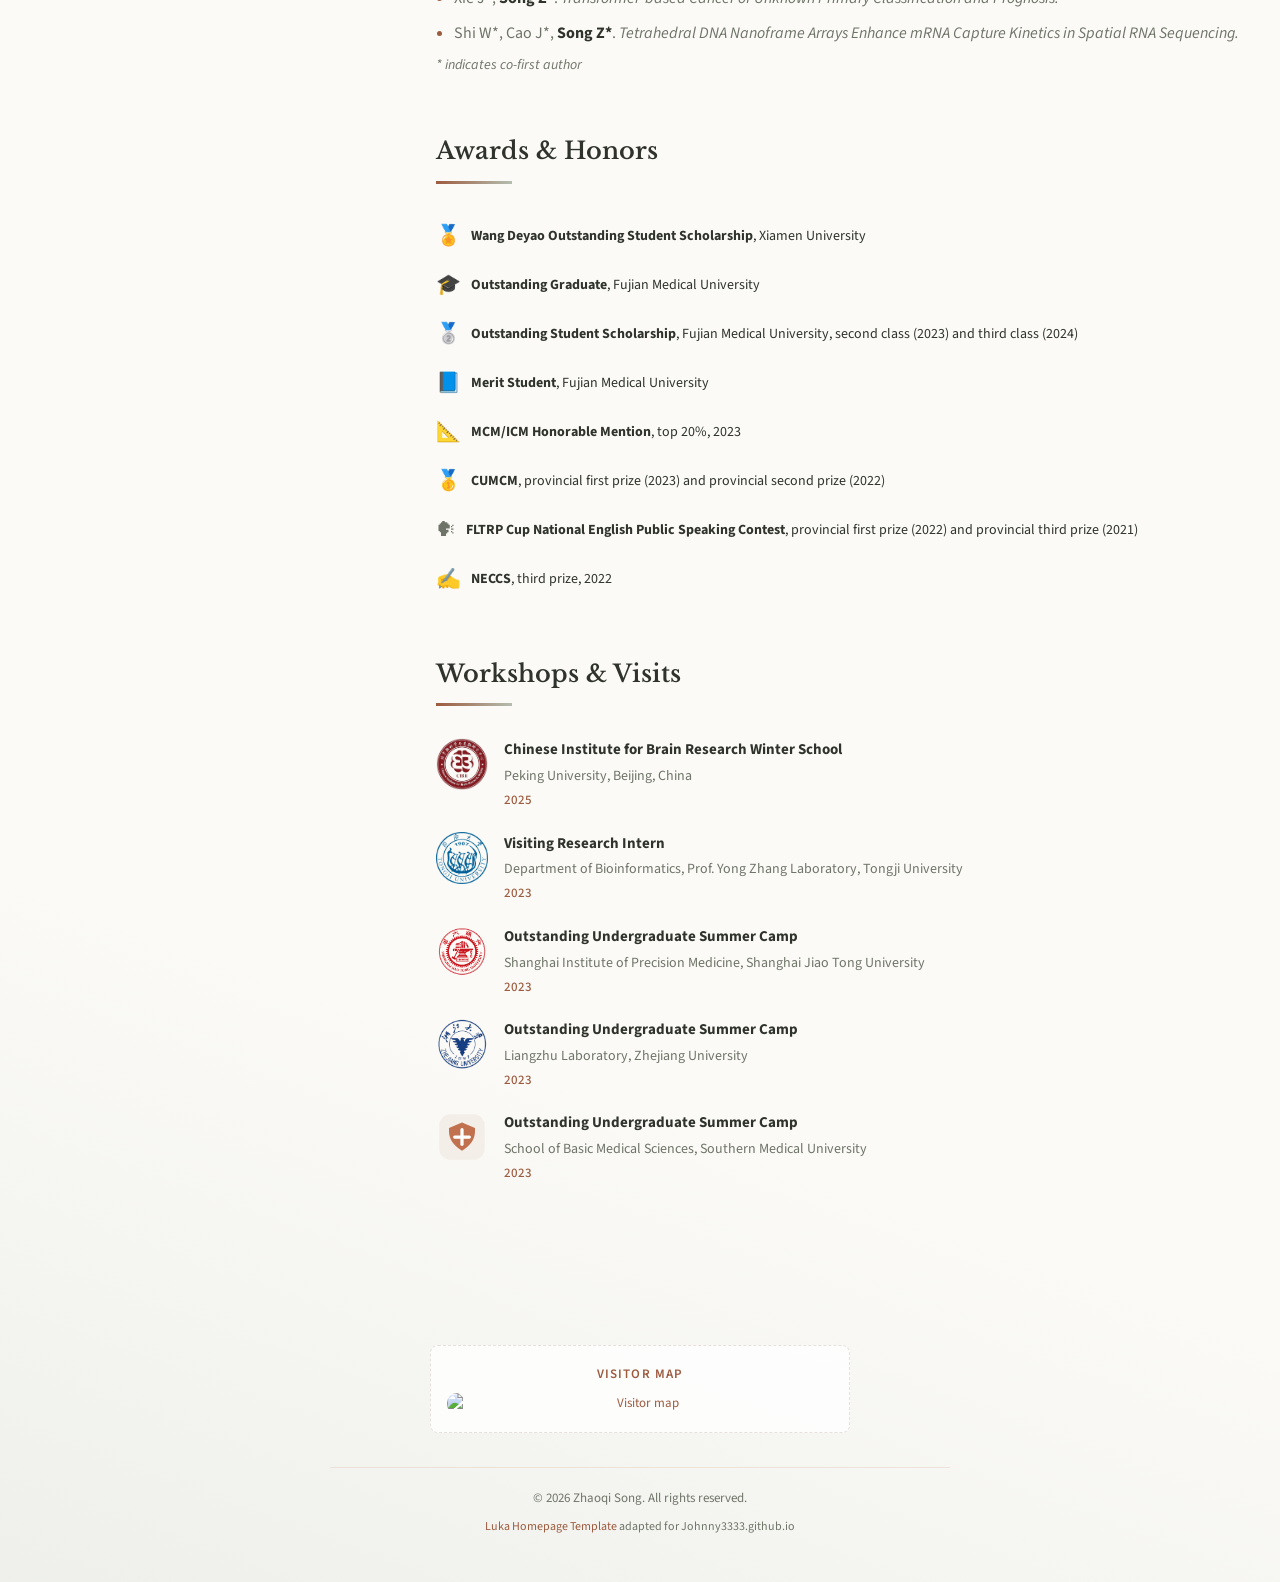
==== commit cdc3c3be: "Update index.html" ====
--- a/index.html
+++ b/index.html
@@ -53,6 +53,9 @@
         <p class="site-name-cn">宋兆祺</p>
         <p class="site-email">johs51653@gmail.com</p>
         <p class="profile-role">M.Eng. student</p>
+        <p class="profile-role">Xiamen University</p>
+
+        
 
         <div class="social-icons">
           <a href="mailto:johs51653@gmail.com" title="Email"><i class="fa-solid fa-envelope"></i></a>
@@ -62,9 +65,11 @@
         </div>
 
         <div class="profile-focus">
-          <span>Spatial Transcriptomics</span>
+
+          <span>Bioinformatics</span>
           <span>Computational Biology</span>
           <span>Deep Learning</span>
+          <span>Spatial Transcriptomics</span>
         </div>
 
         <ul class="profile-meta">
